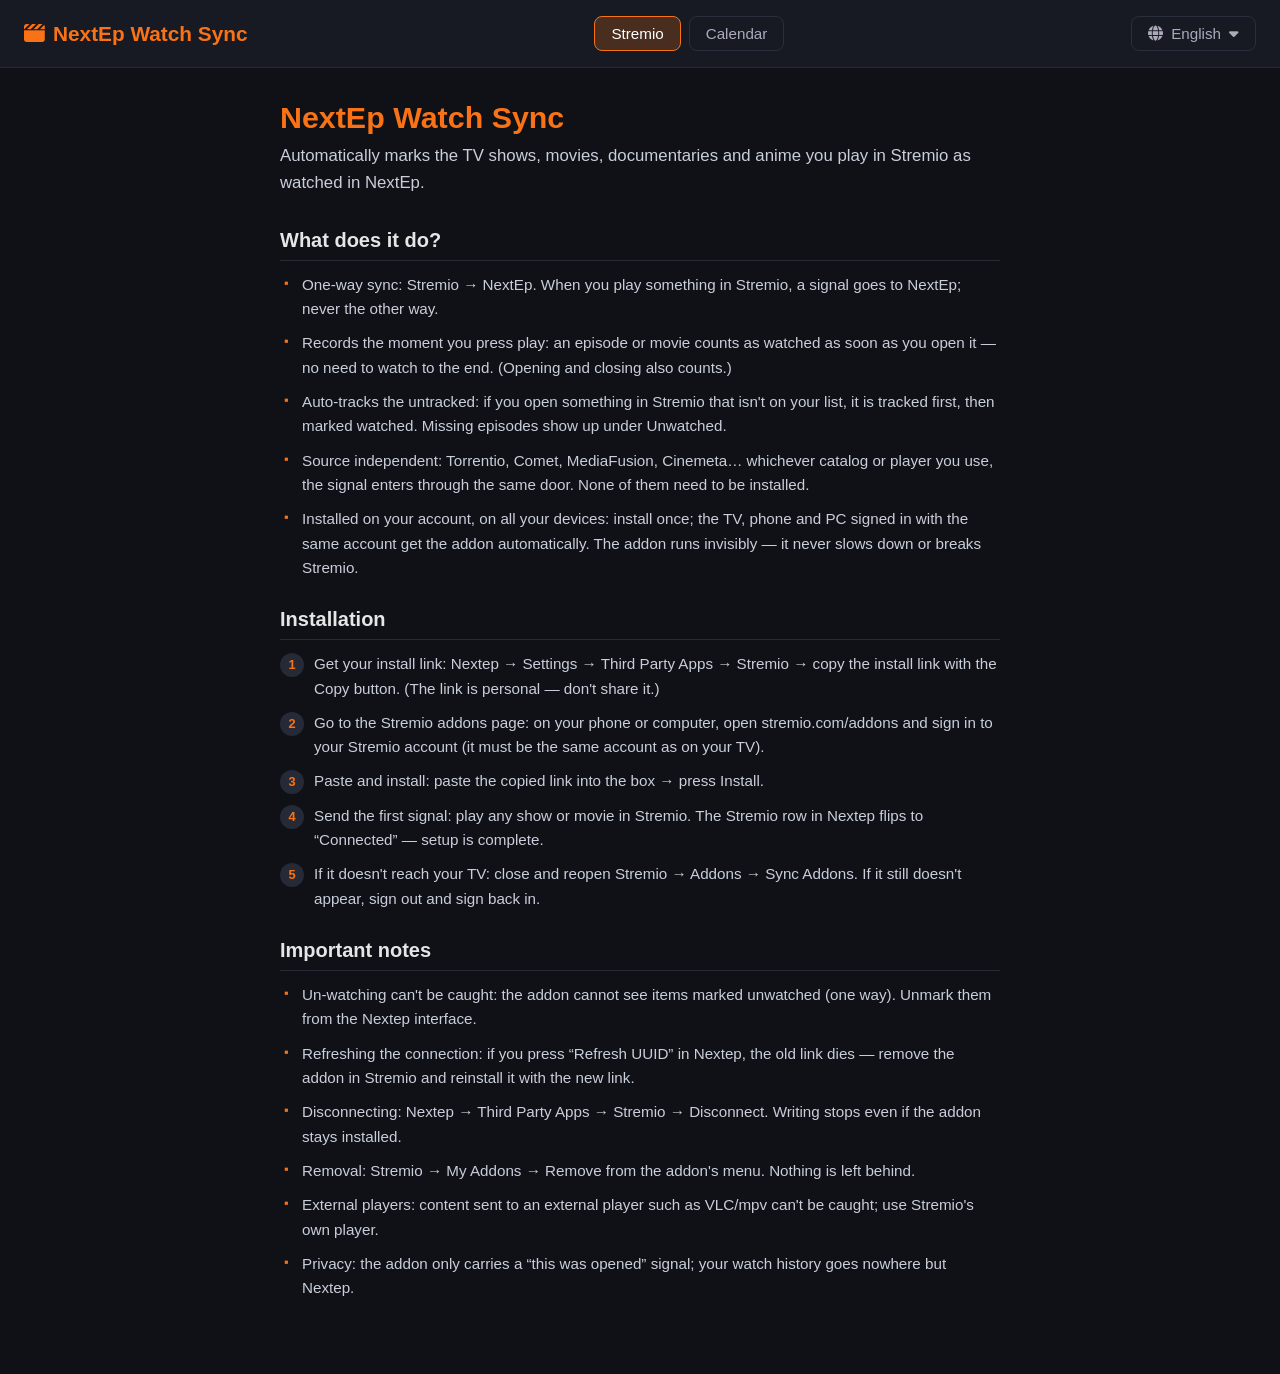
==== service/nextep-landing.html @ a090f107 "1.85: landing sekmeli yapi (Stremio | Takvim) + nextep-landing.html - service/stremio-landing.html -" ====
<!DOCTYPE html>
<html lang="en" dir="ltr">
<head>
<meta charset="UTF-8" />
<meta name="viewport" content="width=device-width, initial-scale=1.0" />
<title>NextEp — Stremio Addon & Takvim</title>
<link rel="stylesheet" href="https://cdnjs.cloudflare.com/ajax/libs/font-awesome/6.5.1/css/all.min.css" />
<style>
  * { box-sizing: border-box; margin: 0; padding: 0; }
  body {
    font-family: -apple-system, BlinkMacSystemFont, "Segoe UI", Roboto, sans-serif;
    background: #0f1117;
    color: #e6e6e6;
    min-height: 100vh;
  }
  nav {
    display: flex;
    align-items: center;
    justify-content: space-between;
    flex-wrap: wrap;
    gap: 12px;
    padding: 16px 24px;
    background: #171a23;
    border-bottom: 1px solid #262a36;
    position: sticky;
    top: 0;
    z-index: 10;
  }
  .logo { font-size: 1.3rem; font-weight: 700; color: #f97316; display: flex; align-items: center; gap: 8px; }
  .lang-wrap { position: relative; display: inline-block; }
  .tab {
    background: transparent;
    border: 1px solid #2a2f3d;
    color: #aab;
    padding: 8px 16px;
    border-radius: 8px;
    cursor: pointer;
    font-size: 0.95rem;
    transition: all 0.2s;
    display: inline-flex;
    align-items: center;
    gap: 8px;
    font-family: inherit;
  }
  .tab:hover { background: rgba(249, 115, 22, 0.3); border-color: #f97316; color: #fff; }
  .tab.active { background: rgba(249, 115, 22, 0.22); border-color: #f97316; color: #fff; }
  .tabs { display: flex; gap: 8px; }
  .sort-menu {
    position: absolute;
    top: calc(100% + 8px);
    right: 0;
    min-width: 200px;
    background: #1e2230;
    border: 1px solid #3a4050;
    border-radius: 10px;
    padding: 6px;
    box-shadow: 0 10px 24px rgba(0, 0, 0, 0.5);
    display: none;
    z-index: 20;
    max-height: 60vh;
    overflow-y: auto;
  }
  .sort-menu.open { display: block; }
  .sort-item {
    display: flex;
    align-items: center;
    gap: 10px;
    width: 100%;
    padding: 9px 12px;
    background: none;
    border: 1px solid transparent;
    border-radius: 8px;
    color: #c8cdd8;
    font-size: 0.9rem;
    text-align: left;
    cursor: pointer;
    font-family: inherit;
    transition: background 0.15s ease, border-color 0.15s ease, color 0.15s ease;
  }
  .sort-item:hover { background: rgba(249, 115, 22, 0.3); border-color: #f97316; color: #c8cdd8; }
  .sort-item.active { background: rgba(249, 115, 22, 0.3); border-color: #f97316; color: #c8cdd8; }
  main { max-width: 760px; margin: 0 auto; padding: 32px 20px 64px; }
  h1 { color: #f97316; font-size: 1.9rem; margin-bottom: 8px; }
  .tagline { color: #c9cedb; font-size: 1.05rem; line-height: 1.6; margin-bottom: 32px; }
  h2 { color: #e6e6e6; font-size: 1.25rem; margin: 28px 0 12px; padding-bottom: 8px; border-bottom: 1px solid #262a36; }
  ul.feat { list-style: none; padding: 0; }
  ul.feat li { position: relative; padding-left: 22px; margin: 10px 0; color: #c9cedb; font-size: 0.95rem; line-height: 1.6; }
  ul.feat li::before { content: "▪"; position: absolute; left: 4px; top: 0; color: #f97316; font-size: 0.8rem; }
  [dir="rtl"] ul.feat li { padding-left: 0; padding-right: 22px; }
  [dir="rtl"] ul.feat li::before { left: auto; right: 4px; }
  ol.steps { list-style: none; padding: 0; counter-reset: st; }
  ol.steps li { counter-increment: st; margin: 10px 0; padding-left: 34px; position: relative; color: #c9cedb; font-size: 0.95rem; line-height: 1.6; }
  ol.steps li::before {
    content: counter(st); position: absolute; left: 0; top: 1px;
    width: 24px; height: 24px; border-radius: 50%;
    background: #262a36; color: #f97316; font-weight: 700; font-size: 0.8rem;
    display: flex; align-items: center; justify-content: center;
  }
  [dir="rtl"] ol.steps li { padding-left: 0; padding-right: 34px; }
  [dir="rtl"] ol.steps li::before { left: auto; right: 0; }
</style>
</head>
<body>
<nav>
  <div class="logo"><i class="fa-solid fa-clapperboard"></i><span>NextEp Watch Sync</span></div>
  <div class="tabs">
    <button class="tab lp-tab" id="lp-tab-stremio"></button>
    <button class="tab lp-tab" id="lp-tab-calendar"></button>
  </div>
  <div class="lang-wrap">
    <button class="tab" id="lang-btn" aria-haspopup="true"><i class="fa-solid fa-globe"></i><span id="lang-name">English</span><i class="fa-solid fa-caret-down"></i></button>
    <div class="sort-menu" id="lang-menu" role="menu"></div>
  </div>
</nav>
<main>
  <h1>NextEp Watch Sync</h1>
  <p class="tagline" id="lp-tagline"></p>
  <div id="panel-stremio">
    <h2 id="lp-what-t"></h2>
    <ul class="feat" id="lp-what"></ul>
    <h2 id="lp-install-t"></h2>
    <ol class="steps" id="lp-install"></ol>
    <h2 id="lp-notes-t"></h2>
    <ul class="feat" id="lp-notes"></ul>
  </div>
  <div id="panel-calendar" style="display:none">
    <h2 id="lp-cal-what-t"></h2>
    <ul class="feat" id="lp-cal-what"></ul>
    <h2 id="lp-cal-install-t"></h2>
    <ol class="steps" id="lp-cal-install"></ol>
    <h2 id="lp-cal-notes-t"></h2>
    <ul class="feat" id="lp-cal-notes"></ul>
  </div>
</main>
<script>
var LANGS = [
  ["tr","Türkçe"],["en","English"],["de","Deutsch"],["fr","Français"],
  ["es","Español"],["it","Italiano"],["ru","Русский"],["ar","العربية"],
  ["pt","Português"],["nl","Nederlands"],["pl","Polski"],["ja","日本語"],
  ["ko","한국어"],["zh","中文"]
];
var COUNTRY_LANG = {
  "TR":"tr",
  "US":"en","CA":"en","GB":"en","IE":"en","AU":"en","NZ":"en",
  "DE":"de","AT":"de","CH":"de",
  "FR":"fr",
  "ES":"es","MX":"es","AR":"es","CL":"es","CO":"es","PE":"es","VE":"es","UY":"es","PY":"es","BO":"es","EC":"es","CR":"es","PA":"es","DO":"es","GT":"es","HN":"es","SV":"es","NI":"es","CU":"es",
  "IT":"it",
  "RU":"ru","UA":"ru","BY":"ru","KZ":"ru",
  "SA":"ar","EG":"ar","DZ":"ar","MA":"ar","TN":"ar","LY":"ar","SD":"ar","IQ":"ar","JO":"ar","LB":"ar","SY":"ar","YE":"ar","KW":"ar","QA":"ar","BH":"ar","OM":"ar","MR":"ar",
  "BR":"pt","PT":"pt","AO":"pt","MZ":"pt",
  "NL":"nl","BE":"nl",
  "PL":"pl",
  "JP":"ja",
  "KR":"ko",
  "CN":"zh","TW":"zh","HK":"zh","SG":"zh"
};
var LP = {
tr: {
  tagline: "Stremio'da izlediğin dizi, film, belgesel ve animeleri Nextep'te otomatik izlendi olarak işaretler.",
  what: "Ne işe yarar?",
  w: [
    "Tek yönlü çalışır: Stremio → Nextep. Stremio'da bir şey oynattığında Nextep'e sinyal gider; tersi olmaz.",
    "Açılış anında kaydeder: Bölümü ya da filmi açtığın anda izlendi sayılır, sonuna kadar izlemen gerekmez. (Açıp kapatmak da izlendi sayılır.)",
    "Takipte olmayanı otomatik ekler: Listende olmayan bir şeyi Stremio'da açarsan önce takibe eklenir, sonra izlendi işaretlenir. Eksik bölümler İzlenmemiş'te görünür.",
    "Kaynak bağımsızdır: Torrentio, Comet, MediaFusion, Cinemeta… hangi katalog ya da oynatıcıyı kullanırsan kullan, sinyal aynı kapıdan girer. Bunların kurulu olması gerekmez.",
    "Hesabına kurulur, her cihazına gelir: Bir kez kurarsın; aynı hesapla girişli TV, telefon ve PC eklentiyi otomatik alır. Eklenti görünmez çalışır; oynatmayı yavaşlatmaz, Stremio'yu bozmaz."
  ],
  install: "Kurulum",
  s: [
    "Kurulum linkini al: Nextep → Ayarlar → Third Party Apps → Stremio → kurulum linkini Kopyala butonuyla kopyala. (Link sana özeldir, kimseyle paylaşma.)",
    "Stremio eklenti sayfasına git: Telefonda veya bilgisayarda stremio.com/addons adresini aç ve Stremio hesabına giriş yap (TV'dekiyle aynı hesap olmalı).",
    "Linki yapıştır ve kur: Kopyaladığın linki kutuya yapıştır → Kur / Install düğmesine bas.",
    "İlk sinyali gönder: Stremio'da herhangi bir dizi ya da film aç. Nextep'teki Stremio satırında durum “Bağlı” olur — kurulum tamamdır.",
    "TV'ye gelmediyse: Stremio'yu kapatıp aç → Eklentiler → Sync Addons. Hâlâ gelmediyse çıkış yapıp yeniden giriş yap."
  ],
  notes: "Önemli notlar",
  n: [
    "Geri alma yakalanamaz: İzlenmeyene çevirmeyi eklenti göremez (tek yön). Geri alma Nextep arayüzünden yapılır.",
    "Bağlantı yenileme: Nextep'te “UUID yenile”ye basarsan eski link ölür — Stremio'da eklentiyi kaldırıp yeni linkle yeniden kurman gerekir.",
    "Bağlantıyı kesme: Nextep → Third Party Apps → Stremio → Bağlantıyı kes. Eklenti dursa bile yazma durur.",
    "Kaldırma: Stremio → Eklentilerim → eklentinin menüsünden Kaldır. Geride veri kalmaz.",
    "Harici oynatıcı: VLC/mpv gibi harici oynatıcıya gönderilen içerik yakalanamaz; Stremio'nun kendi oynatıcısını kullan.",
    "Gizlilik: Eklenti yalnızca “şu açıldı” sinyalini taşır; izleme geçmişin Nextep'ten başka yere gitmez."
  ]
},
en: {
  tagline: "Automatically marks the TV shows, movies, documentaries and anime you play in Stremio as watched in NextEp.",
  what: "What does it do?",
  w: [
    "One-way sync: Stremio → NextEp. When you play something in Stremio, a signal goes to NextEp; never the other way.",
    "Records the moment you press play: an episode or movie counts as watched as soon as you open it — no need to watch to the end. (Opening and closing also counts.)",
    "Auto-tracks the untracked: if you open something in Stremio that isn't on your list, it is tracked first, then marked watched. Missing episodes show up under Unwatched.",
    "Source independent: Torrentio, Comet, MediaFusion, Cinemeta… whichever catalog or player you use, the signal enters through the same door. None of them need to be installed.",
    "Installed on your account, on all your devices: install once; the TV, phone and PC signed in with the same account get the addon automatically. The addon runs invisibly — it never slows down or breaks Stremio."
  ],
  install: "Installation",
  s: [
    "Get your install link: Nextep → Settings → Third Party Apps → Stremio → copy the install link with the Copy button. (The link is personal — don't share it.)",
    "Go to the Stremio addons page: on your phone or computer, open stremio.com/addons and sign in to your Stremio account (it must be the same account as on your TV).",
    "Paste and install: paste the copied link into the box → press Install.",
    "Send the first signal: play any show or movie in Stremio. The Stremio row in Nextep flips to “Connected” — setup is complete.",
    "If it doesn't reach your TV: close and reopen Stremio → Addons → Sync Addons. If it still doesn't appear, sign out and sign back in."
  ],
  notes: "Important notes",
  n: [
    "Un-watching can't be caught: the addon cannot see items marked unwatched (one way). Unmark them from the Nextep interface.",
    "Refreshing the connection: if you press “Refresh UUID” in Nextep, the old link dies — remove the addon in Stremio and reinstall it with the new link.",
    "Disconnecting: Nextep → Third Party Apps → Stremio → Disconnect. Writing stops even if the addon stays installed.",
    "Removal: Stremio → My Addons → Remove from the addon's menu. Nothing is left behind.",
    "External players: content sent to an external player such as VLC/mpv can't be caught; use Stremio's own player.",
    "Privacy: the addon only carries a “this was opened” signal; your watch history goes nowhere but Nextep."
  ]
},
de: {
  tagline: "Markiert Serien, Filme, Dokus und Anime, die du in Stremio abspielst, automatisch als gesehen in NextEp.",
  what: "Was kann es?",
  w: [
    "Einweg-Sync: Stremio → NextEp. Wenn du etwas in Stremio abspielst, geht ein Signal an NextEp — niemals umgekehrt.",
    "Zählt ab dem Start: Eine Folge oder ein Film gilt als gesehen, sobald du sie oder ihn öffnest — du musst nicht bis zum Ende schauen. (Öffnen und Schließen zählt auch.)",
    "Fügt Unbekanntes automatisch hinzu: Öffnest du in Stremio etwas, das nicht auf deiner Liste steht, wird es erst getrackt, dann als gesehen markiert. Fehlende Folgen erscheinen unter Ungesehen.",
    "Quellenunabhängig: Torrentio, Comet, MediaFusion, Cinemeta … egal welchen Katalog oder Player du nutzt, das Signal kommt durch dieselbe Tür. Nichts davon muss installiert sein.",
    "Einmal installieren, überall nutzen: Einmal installieren; TV, Handy und PC mit demselben Konto erhalten das Addon automatisch. Das Addon läuft unsichtbar — es bremst Stremio nicht aus und macht nichts kaputt."
  ],
  install: "Installation",
  s: [
    "Installationslink holen: Nextep → Einstellungen → Third Party Apps → Stremio → Link mit der Kopieren-Schaltfläche kopieren. (Der Link ist persönlich — nicht teilen.)",
    "Addons-Seite öffnen: Öffne auf Handy oder PC stremio.com/addons und melde dich bei deinem Stremio-Konto an (dasselbe Konto wie auf dem TV).",
    "Einfügen und installieren: Link ins Feld einfügen → auf Installieren drücken.",
    "Erstes Signal senden: Spiele eine beliebige Serie oder einen Film in Stremio ab. Die Stremio-Zeile in Nextep wechselt auf „Verbunden“ — fertig.",
    "Falls es nicht auf dem TV ankommt: Stremio schließen und neu öffnen → Addons → Sync Addons. Falls immer noch nichts, ab- und wieder anmelden."
  ],
  notes: "Wichtige Hinweise",
  n: [
    "Zurücksetzen wird nicht erkannt: Das Addon sieht nicht, wenn etwas auf ungesehen zurückgesetzt wird (Einweg). Das geht nur über die Nextep-Oberfläche.",
    "Verbindung erneuern: Wer in Nextep auf „UUID erneuern“ drückt, tötet den alten Link — Addon in Stremio entfernen und mit dem neuen Link neu installieren.",
    "Trennen: Nextep → Third Party Apps → Stremio → Trennen. Das Schreiben stoppt, auch wenn das Addon installiert bleibt.",
    "Entfernen: Stremio → Meine Addons → im Menü des Addons auf Entfernen. Es bleibt nichts zurück.",
    "Externe Player: Inhalte an externe Player wie VLC/mpv werden nicht erkannt; nutze Stremios eigenen Player.",
    "Datenschutz: Das Addon überträgt nur ein „wurde geöffnet“-Signal; dein Verlauf geht nirgendwohin außer zu Nextep."
  ]
},
fr: {
  tagline: "Marque automatiquement comme vus dans NextEp les séries, films, documentaires et anime que tu lis dans Stremio.",
  what: "À quoi ça sert ?",
  w: [
    "Synchro à sens unique : Stremio → NextEp. Quand tu lis quelque chose dans Stremio, un signal part vers NextEp ; jamais l'inverse.",
    "Enregistré dès la lecture : un épisode ou un film compte comme vu dès que tu l'ouvres — pas besoin d'aller jusqu'au bout. (Ouvrir puis fermer compte aussi.)",
    "Ajout automatique des inconnus : si tu ouvres dans Stremio quelque chose qui n'est pas dans ta liste, c'est d'abord suivi, puis marqué vu. Les épisodes manquants apparaissent dans Non vus.",
    "Indépendant des sources : Torrentio, Comet, MediaFusion, Cinemeta… quel que soit le catalogue ou le lecteur utilisé, le signal entre par la même porte. Aucun n'a besoin d'être installé.",
    "Installé sur ton compte, sur tous tes appareils : installe une fois ; la TV, le téléphone et le PC connectés au même compte reçoivent l'addon automatiquement. L'addon tourne invisiblement — il ne ralentit ni ne casse Stremio."
  ],
  install: "Installation",
  s: [
    "Récupère ton lien : Nextep → Paramètres → Third Party Apps → Stremio → copie le lien avec le bouton Copier. (Le lien est personnel — ne le partage pas.)",
    "Va sur la page des addons : sur téléphone ou PC, ouvre stremio.com/addons et connecte-toi à ton compte Stremio (le même que sur ta TV).",
    "Colle et installe : colle le lien dans le champ → appuie sur Installer.",
    "Envoie le premier signal : lis n'importe quelle série ou film dans Stremio. La ligne Stremio dans Nextep passe à « Connecté » — c'est terminé.",
    "Si ça n'arrive pas sur ta TV : ferme puis rouvre Stremio → Extensions → Sync Addons. Sinon, déconnecte-toi puis reconnecte-toi."
  ],
  notes: "Notes importantes",
  n: [
    "Le « non vu » n'est pas détecté : l'addon ne voit pas quand quelque chose repasse en non vu (sens unique). Fais-le depuis l'interface Nextep.",
    "Renouveler la connexion : si tu appuies sur « Régénérer l'UUID » dans Nextep, l'ancien lien meurt — supprime l'addon dans Stremio et réinstalle-le avec le nouveau lien.",
    "Déconnexion : Nextep → Third Party Apps → Stremio → Déconnecter. L'écriture s'arrête même si l'addon reste installé.",
    "Suppression : Stremio → Mes extensions → Supprimer dans le menu de l'extension. Il ne reste rien.",
    "Lecteurs externes : le contenu envoyé vers un lecteur externe comme VLC/mpv n'est pas détecté ; utilise le lecteur intégré de Stremio.",
    "Confidentialité : l'addon ne transporte qu'un signal « ceci a été ouvert » ; ton historique ne va nulle part ailleurs que vers Nextep."
  ]
},
es: {
  tagline: "Marca automáticamente como vistos en NextEp las series, películas, documentales y anime que reproduces en Stremio.",
  what: "¿Para qué sirve?",
  w: [
    "Sincronización unidireccional: Stremio → NextEp. Cuando reproduces algo en Stremio, una señal va a NextEp; nunca al revés.",
    "Registra al darle a reproducir: un episodio o película cuenta como visto en cuanto lo abres, sin verlo hasta el final. (Abrir y cerrar también cuenta.)",
    "Añade lo desconocido automáticamente: si abres en Stremio algo que no está en tu lista, primero se sigue y luego se marca visto. Los episodios pendientes aparecen en No vistos.",
    "Independiente de la fuente: Torrentio, Comet, MediaFusion, Cinemeta… uses el catálogo o reproductor que uses, la señal entra por la misma puerta. No hace falta tenerlos instalados.",
    "Instalado en tu cuenta, en todos tus dispositivos: instala una vez; la TV, el teléfono y el PC con la misma cuenta reciben el addon automáticamente. Funciona de forma invisible: no ralentiza ni rompe Stremio."
  ],
  install: "Instalación",
  s: [
    "Consigue tu enlace: Nextep → Ajustes → Third Party Apps → Stremio → copia el enlace con el botón Copiar. (El enlace es personal, no lo compartas.)",
    "Ve a la página de addons: en el teléfono o PC abre stremio.com/addons e inicia sesión en tu cuenta de Stremio (la misma que en tu TV).",
    "Pega e instala: pega el enlace en el cuadro → pulsa Instalar.",
    "Envía la primera señal: reproduce cualquier serie o película en Stremio. La fila de Stremio en Nextep pasa a «Conectado» — listo.",
    "Si no llega a tu TV: cierra y abre Stremio → Addons → Sync Addons. Si sigue sin aparecer, cierra sesión y vuelve a entrar."
  ],
  notes: "Notas importantes",
  n: [
    "El «no visto» no se detecta: el addon no ve cuando algo vuelve a no visto (unidireccional). Hazlo desde la interfaz de Nextep.",
    "Renovar la conexión: si pulsas «Regenerar UUID» en Nextep, el enlace viejo muere; elimina el addon en Stremio y reinstálalo con el nuevo enlace.",
    "Desconectar: Nextep → Third Party Apps → Stremio → Desconectar. La escritura se detiene aunque el addon siga instalado.",
    "Eliminar: Stremio → Mis addons → Eliminar en el menú del addon. No queda nada.",
    "Reproductores externos: lo enviado a un reproductor externo como VLC/mpv no se detecta; usa el reproductor propio de Stremio.",
    "Privacidad: el addon solo lleva una señal de «esto se abrió»; tu historial no va a ningún sitio salvo a Nextep."
  ]
},
it: {
  tagline: "Segna automaticamente come visti in NextEp le serie, i film, i documentari e gli anime che riproduci in Stremio.",
  what: "A cosa serve?",
  w: [
    "Sincronizzazione unidirezionale: Stremio → NextEp. Quando riproduci qualcosa in Stremio, un segnale va a NextEp; mai il contrario.",
    "Registra all'avvio: un episodio o un film conta come visto appena lo apri, senza arrivare alla fine. (Aprire e chiudere conta comunque.)",
    "Aggiunge da solo gli sconosciuti: se apri in Stremio qualcosa che non è nella tua lista, viene prima seguito e poi segnato come visto. Gli episodi mancanti compaiono in Da vedere.",
    "Indipendente dalle fonti: Torrentio, Comet, MediaFusion, Cinemeta… qualunque catalogo o player usi, il segnale entra dalla stessa porta. Non serve averli installati.",
    "Installato sul tuo account, su tutti i dispositivi: installa una volta; TV, telefono e PC con lo stesso account ricevono l'addon automaticamente. Gira invisibile: non rallenta né rompe Stremio."
  ],
  install: "Installazione",
  s: [
    "Prendi il tuo link: Nextep → Impostazioni → Third Party Apps → Stremio → copia il link col pulsante Copia. (Il link è personale, non condividerlo.)",
    "Vai alla pagina degli addon: su telefono o PC apri stremio.com/addons e accedi al tuo account Stremio (lo stesso della TV).",
    "Incolla e installa: incolla il link nel campo → premi Installa.",
    "Invia il primo segnale: riproduci una serie o un film qualsiasi in Stremio. La riga Stremio in Nextep passa a «Connesso» — fatto.",
    "Se non arriva sulla TV: chiudi e riapri Stremio → Addon → Sync Addons. Se ancora nulla, esci e rientra."
  ],
  notes: "Note importanti",
  n: [
    "Il «non visto» non viene rilevato: l'addon non vede quando qualcosa torna non visto (senso unico). Fallo dall'interfaccia Nextep.",
    "Rinnovo connessione: se premi «Rigenera UUID» in Nextep, il vecchio link muore — rimuovi l'addon in Stremio e reinstallalo col nuovo link.",
    "Disconnessione: Nextep → Third Party Apps → Stremio → Disconnetti. La scrittura si ferma anche se l'addon resta installato.",
    "Rimozione: Stremio → I miei addon → Rimuovi dal menu dell'addon. Non resta nulla.",
    "Player esterni: ciò che va a un player esterno come VLC/mpv non viene rilevato; usa il player integrato di Stremio.",
    "Privacy: l'addon trasporta solo un segnale «questo è stato aperto»; la tua cronologia non va da nessun'altra parte che a Nextep."
  ]
},
ru: {
  tagline: "Автоматически отмечает как просмотренные в NextEp сериалы, фильмы, документальные и аниме, которые ты смотришь в Stremio.",
  what: "Зачем это нужно?",
  w: [
    "Односторонняя синхронизация: Stremio → NextEp. Когда ты что-то запускаешь в Stremio, сигнал уходит в NextEp; обратно — никогда.",
    "Фиксирует в момент запуска: эпизод или фильм считается просмотренным сразу при открытии — досматривать до конца не нужно. (Открыть и закрыть — тоже считается.)",
    "Сам добавляет неизвестное: открыл в Stremio то, чего нет в списке, — сначала оно встанет на отслеживание, потом отметится просмотренным. Недостающие эпизоды появятся в «Непросмотренном».",
    "Не зависит от источников: Torrentio, Comet, MediaFusion, Cinemeta… каким бы каталогом или плеером ты ни пользовался, сигнал входит в одну дверь. Устанавливать их не нужно.",
    "Ставится на аккаунт — появляется на всех устройствах: установи один раз; ТВ, телефон и ПК с тем же аккаунтом получат аддон автоматически. Аддон работает невидимо — не тормозит и не ломает Stremio."
  ],
  install: "Установка",
  s: [
    "Возьми свою ссылку: Nextep → Настройки → Third Party Apps → Stremio → скопируй ссылку кнопкой «Копировать». (Ссылка личная — никому не давай.)",
    "Открой страницу аддонов: на телефоне или ПК открой stremio.com/addons и войди в свой аккаунт Stremio (тот же, что на ТВ).",
    "Вставь и установи: вставь ссылку в поле → нажми «Установить».",
    "Отправь первый сигнал: запусти любой сериал или фильм в Stremio. Строка Stremio в Nextep станет «Подключено» — готово.",
    "Если на ТВ не пришло: закрой и открой Stremio → Аддоны → Sync Addons. Если всё равно нет — выйди из аккаунта и войди снова."
  ],
  notes: "Важные замечания",
  n: [
    "Снятие отметки не отслеживается: аддон не видит, когда что-то снова стало непросмотренным (односторонняя связь). Делай это в интерфейсе Nextep.",
    "Обновление подключения: нажмёшь «Обновить UUID» в Nextep — старая ссылка умрёт: удали аддон в Stremio и установи заново по новой ссылке.",
    "Отключение: Nextep → Third Party Apps → Stremio → «Отключить». Запись остановится, даже если аддон останется.",
    "Удаление: Stremio → Мои аддоны → «Удалить» в меню аддона. Ничего не останется.",
    "Внешние плееры: отправленное во внешний плеер вроде VLC/mpv не фиксируется; используй встроенный плеер Stremio.",
    "Приватность: аддон несёт только сигнал «это открыли»; твоя история просмотров идёт только в NextEp."
  ]
},
ar: {
  tagline: "يُعلِّم تلقائيًا كمشاهَد في NextEp المسلسلات والأفلام والوثائقيات والأنمي التي تشغّلها في Stremio.",
  what: "ما فائدته؟",
  w: [
    "مزامنة باتجاه واحد: من Stremio إلى NextEp. عندما تشغّل شيئًا في Stremio تذهب إشارة إلى NextEp، ولا يحدث العكس أبدًا.",
    "يُسجَّل لحظة التشغيل: تُحتسب الحلقة أو الفيلم كمشاهَد بمجرد فتحها، ولا حاجة للمشاهدة حتى النهاية. (الفتح ثم الإغلاق يُحتسب أيضًا.)",
    "يضيف المجهول تلقائيًا: إذا فتحت في Stremio شيئًا ليس في قائمتك، يُضاف إلى المتابعة أولًا ثم يُعلَّم كمشاهَد. تظهر الحلقات الناقصة في «غير المشاهَد».",
    "مستقل عن المصادر: Torrentio وComet وMediaFusion وCinemeta… أيًّا كان الكتالوج أو المشغّل الذي تستخدمه، تدخل الإشارة من الباب نفسه. ولا حاجة لتثبيت أيٍّ منها.",
    "يُثبَّت على حسابك فيصل إلى كل أجهزتك: ثبِّته مرة واحدة؛ التلفاز والهاتف والحاسوب المسجَّلة بالحساب نفسه تحصل على الإضافة تلقائيًا. تعمل الإضافة بخفاء — لا تُبطئ Stremio ولا تُعطّله."
  ],
  install: "التثبيت",
  s: [
    "احصل على رابطك: في Nextep افتح الإعدادات ثم Third Party Apps ثم Stremio ثم انسخ رابط التثبيت بزر النسخ. (الرابط شخصي — لا تشاركه.)",
    "افتح صفحة الإضافات: على الهاتف أو الحاسوب افتح stremio.com/addons وسجّل الدخول إلى حساب Stremio الخاص بك (يجب أن يكون الحساب نفسه الموجود على التلفاز).",
    "الصق وثبِّت: الصق الرابط المنسوخ في المربع ثم اضغط تثبيت.",
    "أرسل الإشارة الأولى: شغّل أي مسلسل أو فيلم في Stremio. سيتحول سطر Stremio في Nextep إلى «متصل» — اكتمل الإعداد.",
    "إذا لم يصل إلى التلفاز: أغلق Stremio وأعد فتحه ثم الإضافات ثم Sync Addons. إذا لم يظهر بعد، سجّل الخروج ثم سجّل الدخول مجددًا."
  ],
  notes: "ملاحظات مهمة",
  n: [
    "إلغاء المشاهدة لا يُرصد: لا ترى الإضافة عندما يعود شيء إلى غير مشاهَد (اتجاه واحد). افعل ذلك من واجهة Nextep.",
    "تجديد الاتصال: إذا ضغطت «تجديد UUID» في Nextep مات الرابط القديم — احذف الإضافة في Stremio وأعد تثبيتها بالرابط الجديد.",
    "قطع الاتصال: في Nextep افتح الإعدادات ثم Third Party Apps ثم Stremio ثم قطع الاتصال. تتوقف الكتابة حتى لو بقيت الإضافة مثبّتة.",
    "الحذف: في Stremio افتح إضافاتي ثم حذف من قائمة الإضافة. لا يبقى أي أثر.",
    "المشغّلات الخارجية: المحتوى المُرسَل إلى مشغّل خارجي مثل VLC/mpv لا يُرصد؛ استخدم مشغّل Stremio المدمج.",
    "الخصوصية: لا تحمل الإضافة سوى إشارة «تم فتح هذا»؛ سجل مشاهدتك لا يذهب إلى أي مكان سوى Nextep."
  ]
},
pt: {
  tagline: "Marca automaticamente como vistos no NextEp as séries, filmes, documentários e anime que reproduzes no Stremio.",
  what: "Para que serve?",
  w: [
    "Sincronização unidirecional: Stremio → NextEp. Quando reproduzes algo no Stremio, um sinal vai para o NextEp; nunca o contrário.",
    "Regista no momento em que carregas em reproduzir: um episódio ou filme conta como visto assim que o abres, sem precisar ver até ao fim. (Abrir e fechar também conta.)",
    "Adiciona o desconhecido sozinho: se abrires no Stremio algo que não está na tua lista, primeiro passa a ser seguido e depois é marcado como visto. Os episódios em falta aparecem em Não vistos.",
    "Independente da fonte: Torrentio, Comet, MediaFusion, Cinemeta… uses o catálogo ou leitor que usares, o sinal entra pela mesma porta. Não precisas de ter nenhum instalado.",
    "Instalado na tua conta, em todos os teus dispositivos: instala uma vez; a TV, o telemóvel e o PC com a mesma conta recebem o addon automaticamente. Funciona de forma invisível: não atrasa nem estraga o Stremio."
  ],
  install: "Instalação",
  s: [
    "Obtém o teu link: Nextep → Definições → Third Party Apps → Stremio → copia o link com o botão Copiar. (O link é pessoal, não o partilhes.)",
    "Vai à página de addons: no telemóvel ou PC abre stremio.com/addons e inicia sessão na tua conta Stremio (tem de ser a mesma da tua TV).",
    "Cola e instala: cola o link na caixa → prime Instalar.",
    "Envia o primeiro sinal: reproduz qualquer série ou filme no Stremio. A linha do Stremio no Nextep passa a «Ligado» — está pronto.",
    "Se não chegar à TV: fecha e abre o Stremio → Addons → Sync Addons. Se mesmo assim nada, termina sessão e entra de novo."
  ],
  notes: "Notas importantes",
  n: [
    "O «não visto» não é detetado: o addon não vê quando algo volta a não visto (sentido único). Faz isso na interface do Nextep.",
    "Renovar a ligação: se carregares em «Regenerar UUID» no Nextep, o link antigo morre — remove o addon no Stremio e reinstala-o com o novo link.",
    "Desligar: Nextep → Third Party Apps → Stremio → Desligar. A escrita para mesmo que o addon fique instalado.",
    "Remover: Stremio → Os meus addons → Remover no menu do addon. Não fica nada.",
    "Leitores externos: o conteúdo enviado para um leitor externo como VLC/mpv não é detetado; usa o leitor próprio do Stremio.",
    "Privacidade: o addon só transporta um sinal de «isto foi aberto»; o teu histórico não vai para mais lado nenhum além do Nextep."
  ]
},
nl: {
  tagline: "Markeert automatisch als bekeken in NextEp de series, films, documentaires en anime die je in Stremio afspeelt.",
  what: "Wat doet het?",
  w: [
    "Eénrichtingssync: Stremio → NextEp. Als je iets in Stremio afspeelt, gaat er een signaal naar NextEp; nooit andersom.",
    "Registreert zodra je op play drukt: een aflevering of film telt als bekeken zodra je hem opent — je hoeft niet tot het einde te kijken. (Openen en sluiten telt ook.)",
    "Voegt onbekende titels automatisch toe: open je in Stremio iets dat niet op je lijst staat, dan wordt het eerst gevolgd en daarna als bekeken gemarkeerd. Missende afleveringen verschijnen bij Ongekeken.",
    "Brononafhankelijk: Torrentio, Comet, MediaFusion, Cinemeta… welke catalogus of speler je ook gebruikt, het signaal komt door dezelfde deur binnen. Niets daarvan hoeft geïnstalleerd te zijn.",
    "Geïnstalleerd op je account, op al je apparaten: één keer installeren; tv, telefoon en pc met hetzelfde account krijgen de addon automatisch. De addon draait onzichtbaar — hij vertraagt of breekt Stremio niet."
  ],
  install: "Installatie",
  s: [
    "Pak je installatielink: Nextep → Instellingen → Third Party Apps → Stremio → kopieer de link met de knop Kopiëren. (De link is persoonlijk — deel hem niet.)",
    "Ga naar de addon-pagina: open op telefoon of pc stremio.com/addons en log in op je Stremio-account (hetzelfde account als op je tv).",
    "Plakken en installeren: plak de link in het vak → druk op Installeren.",
    "Stuur het eerste signaal: speel een serie of film af in Stremio. De Stremio-regel in Nextep springt op «Verbonden» — klaar.",
    "Komt het niet op je tv aan: sluit Stremio en open opnieuw → Add-ons → Sync Addons. Nog steeds niets? Log uit en weer in."
  ],
  notes: "Belangrijke opmerkingen",
  n: [
    "Terugzetten naar onbekeken wordt niet gezien: de addon ziet niet wanneer iets weer onbekeken wordt (één richting). Doe dat vanuit de Nextep-interface.",
    "Verbinding vernieuwen: druk je in Nextep op «UUID vernieuwen», dan sterft de oude link — verwijder de addon in Stremio en installeer opnieuw met de nieuwe link.",
    "Verbreken: Nextep → Third Party Apps → Stremio → Verbreken. Het schrijven stopt, ook als de addon geïnstalleerd blijft.",
    "Verwijderen: Stremio → Mijn add-ons → Verwijderen in het menu van de addon. Er blijft niets achter.",
    "Externe spelers: content naar een externe speler zoals VLC/mpv wordt niet gezien; gebruik de eigen speler van Stremio.",
    "Privacy: de addon draagt alleen een signaal «dit is geopend»; je kijkgeschiedenis gaat nergens heen behalve naar NextEp."
  ]
},
pl: {
  tagline: "Automatycznie oznacza jako obejrzane w NextEp seriale, filmy, dokumenty i anime, które odtwarzasz w Stremio.",
  what: "Do czego to służy?",
  w: [
    "Synchronizacja jednokierunkowa: Stremio → NextEp. Gdy coś odtwarzasz w Stremio, sygnał idzie do NextEp; nigdy odwrotnie.",
    "Zapisuje w momencie startu: odcinek lub film liczy się jako obejrzany, gdy tylko go otworzysz — nie musisz oglądać do końca. (Otwarcie i zamknięcie też się liczy.)",
    "Sam dodaje nieznane: otworzysz w Stremio coś spoza listy — najpierw trafi na obserwowane, potem zostanie oznaczone jako obejrzane. Brakujące odcinki pojawią się w Nieobejrzanych.",
    "Niezależne od źródeł: Torrentio, Comet, MediaFusion, Cinemeta… z jakiego katalogu czy odtwarzacza korzystasz, sygnał wchodzi tymi samymi drzwiami. Nic z tego nie musi być zainstalowane.",
    "Instalowane na koncie — trafia na wszystkie urządzenia: zainstaluj raz; TV, telefon i PC z tym samym kontem dostaną dodatek automatycznie. Dodatek działa niewidzialnie — nie spowalnia ani nie psuje Stremio."
  ],
  install: "Instalacja",
  s: [
    "Weź swój link: Nextep → Ustawienia → Third Party Apps → Stremio → skopiuj link przyciskiem Kopiuj. (Link jest osobisty — nikomu go nie dawaj.)",
    "Otwórz stronę dodatków: na telefonie lub PC otwórz stremio.com/addons i zaloguj się na konto Stremio (to samo co na TV).",
    "Wklej i zainstaluj: wklej link w pole → naciśnij Instaluj.",
    "Wyślij pierwszy sygnał: odtwórz dowolny serial lub film w Stremio. Wiersz Stremio w Nextep zmieni się na „Połączono” — gotowe.",
    "Jeśli nie dotarło na TV: zamknij i otwórz Stremio → Dodatki → Sync Addons. Jeśli nadal nic — wyloguj się i zaloguj ponownie."
  ],
  notes: "Ważne uwagi",
  n: [
    "Cofnięcie do nieobejrzanych nie jest wykrywane: dodatek nie widzi, gdy coś wraca do nieobejrzanych (jeden kierunek). Rób to w interfejsie Nextep.",
    "Odświeżenie połączenia: naciśniesz „Odśwież UUID” w Nextep — stary link umiera: usuń dodatek w Stremio i zainstaluj ponownie nowym linkiem.",
    "Rozłączenie: Nextep → Third Party Apps → Stremio → Rozłącz. Zapis stanie, nawet jeśli dodatek zostanie.",
    "Usunięcie: Stremio → Moje dodatki → Usuń w menu dodatku. Nic nie zostaje.",
    "Zewnętrzne odtwarzacze: treści wysłane do zewnętrznego odtwarzacza jak VLC/mpv nie są wykrywane; używaj wbudowanego odtwarzacza Stremio.",
    "Prywatność: dodatek niesie tylko sygnał „to otwarto”; twoja historia nie idzie nigdzie poza NextEp."
  ]
},
ja: {
  tagline: "Stremioで再生したドラマ・映画・ドキュメンタリー・アニメを、NextEpで自動的に視聴済みにする。",
  what: "できること",
  w: [
    "一方通行の同期:Stremio → NextEp。Stremioで再生するとNextEpに信号が送られる。逆方向はない。",
    "再生開始と同時に記録:エピソードや映画は開いた時点で視聴済みになる。最後まで見る必要はない。(開いて閉じるだけでもカウントされる。)",
    "未登録作品は自動で追加:リストにない作品をStremioで開くと、先にトラッキング登録され、次に視聴済みになる。未視聴のエピソードは「未視聴」に表示される。",
    "ソースに依存しない:Torrentio・Comet・MediaFusion・Cinemeta…どのカタログやプレイヤーを使っても、信号は同じ入口から入る。これらをインストールする必要はない。",
    "アカウントに紐づき全デバイスへ:一度インストールすれば、同じアカウントのTV・スマホ・PCに自動で入る。アドオンは不可視で動作し、Stremioを重くしたり壊したりしない。"
  ],
  install: "インストール手順",
  s: [
    "リンクを取得:Nextep → 設定 → Third Party Apps → Stremio → コピーボタンでリンクをコピーする。(リンクは個人専用。他人と共有しないこと。)",
    "アドオンページを開く:スマホやPCで stremio.com/addons を開き、Stremioアカウントにログインする(TVと同じアカウントであること)。",
    "貼り付けてインストール:コピーしたリンクを欄に貼り付け → インストールを押す。",
    "最初の信号を送る:Stremioでドラマや映画を再生する。NextepのStremio行が「接続済み」になれば完了。",
    "TVに届かない場合:Stremioを再起動 → アドオン → Sync Addons。それでもダメならログアウトして再ログインする。"
  ],
  notes: "重要な注意",
  n: [
    "未視聴への戻しは検知できない:アドオンは未視聴に戻されたことを検知できない(一方通行)。戻す操作はNextepの画面で行うこと。",
    "接続の更新:Nextepで「UUIDを更新」を押すと古いリンクは無効になる。Stremio側でアドオンを削除し、新しいリンクで再インストールすること。",
    "切断:Nextep → Third Party Apps → Stremio → 切断。アドオンが残っていても書き込みは止まる。",
    "削除:Stremio → マイアドオン → アドオンのメニューから削除。何も残らない。",
    "外部プレイヤー:VLC/mpvなどの外部プレイヤーに送った再生は検知できない。Stremio内蔵プレイヤーを使うこと。",
    "プライバシー:アドオンが運ぶのは「これが開かれた」という信号のみ。視聴履歴はNextEp以外どこにも送られない。"
  ]
},
ko: {
  tagline: "Stremio에서 재생한 드라마·영화·다큐멘터리·애니메이션을 NextEp에서 자동으로 시청 완료 처리한다.",
  what: "기능",
  w: [
    "단방향 동기화:Stremio → NextEp. Stremio에서 재생하면 NextEp으로 신호가 간다. 반대 방향은 없다.",
    "재생 시작과 동시에 기록:에피소드나 영화는 여는 순간 시청 완료가 된다. 끝까지 볼 필요가 없다.(열고 닫기만 해도 카운트된다.)",
    "미등록 작품은 자동 추가:목록에 없는 작품을 Stremio에서 열면 먼저 추적 등록된 뒤 시청 완료가 된다. 빠진 에피소드는 ‘미시청’에 표시된다.",
    "소스에 의존하지 않음:Torrentio·Comet·MediaFusion·Cinemeta… 어떤 카탈로그나 플레이어를 써도 신호는 같은 입구로 들어온다. 이것들을 설치할 필요가 없다.",
    "계정에 설치되어 모든 기기로:한 번 설치하면 같은 계정의 TV·휴대폰·PC에 자동으로 들어간다. 애드온은 눈에 보이지 않게 동작하며 Stremio를 느리게 하거나 고장내지 않는다."
  ],
  install: "설치 방법",
  s: [
    "링크 가져오기:Nextep → 설정 → Third Party Apps → Stremio → 복사 버튼으로 링크를 복사한다.(링크는 개인 전용이므로 공유하지 말 것.)",
    "애드온 페이지 열기:휴대폰이나 PC에서 stremio.com/addons 를 열고 Stremio 계정으로 로그인한다(TV와 같은 계정이어야 함).",
    "붙여넣고 설치:복사한 링크를 칸에 붙여넣고 → 설치를 누른다.",
    "첫 신호 보내기:Stremio에서 드라마나 영화를 재생한다. Nextep의 Stremio 행이 ‘연결됨’이 되면 완료.",
    "TV에 도착하지 않으면:Stremio를 다시 시작 → 애드온 → Sync Addons. 그래도 안 되면 로그아웃 후 다시 로그인한다."
  ],
  notes: "중요 사항",
  n: [
    "미시청으로 되돌리기는 감지 불가:애드온은 미시청으로 바뀐 것을 감지할 수 없다(단방향). 되돌리기는 Nextep 화면에서 할 것.",
    "연결 갱신:Nextep에서 ‘UUID 갱신’을 누르면 기존 링크가 무효가 된다. Stremio에서 애드온을 삭제하고 새 링크로 다시 설치할 것.",
    "연결 끊기:Nextep → Third Party Apps → Stremio → 연결 끊기. 애드온이 남아 있어도 쓰기는 멈춘다.",
    "삭제:Stremio → 내 애드온 → 애드온 메뉴에서 삭제. 아무것도 남지 않는다.",
    "외부 플레이어:VLC/mpv 같은 외부 플레이어로 보낸 재생은 감지 불가. Stremio 내장 플레이어를 사용할 것.",
    "개인정보:애드온이 운반하는 것은 ‘이것이 열렸다’는 신호뿐이다. 시청 기록은 NextEp 외 어디에도 가지 않는다."
  ]
},
zh: {
  tagline: "自动将你在 Stremio 中播放的剧集、电影、纪录片和动漫标记为 NextEp 中的已看。",
  what: "有什么用？",
  w: [
    "单向同步：Stremio → NextEp。在 Stremio 中播放内容时，会向 NextEp 发送信号；绝不会反向。",
    "点开即记录：剧集或电影打开的瞬间即计为已看，无需看到结尾。（打开再关闭也算。）",
    "自动收录未知内容：在 Stremio 中打开不在列表中的内容，会先加入追踪，再标记为已看。缺失的剧集会显示在“未看”中。",
    "不依赖来源：Torrentio、Comet、MediaFusion、Cinemeta……无论使用哪个目录或播放器，信号都从同一个入口进入。无需安装其中任何一个。",
    "安装到账号，同步所有设备：安装一次；登录同一账号的电视、手机和电脑会自动获得该插件。插件隐形运行，不会拖慢或破坏 Stremio。"
  ],
  install: "安装步骤",
  s: [
    "获取链接：Nextep → 设置 → Third Party Apps → Stremio → 用复制按钮复制安装链接。（链接是个人专用的，请勿分享。）",
    "打开插件页面：在手机或电脑上打开 stremio.com/addons 并登录你的 Stremio 账号（必须与电视上是同一账号）。",
    "粘贴并安装：将复制的链接粘贴到输入框 → 点击安装。",
    "发送首次信号：在 Stremio 中播放任意剧集或电影。Nextep 中的 Stremio 行变为“已连接”即表示完成。",
    "如果电视上没有：重启 Stremio → 插件 → Sync Addons。若仍无，请退出登录后重新登录。"
  ],
  notes: "重要说明",
  n: [
    "无法捕捉取消标记：插件看不到内容被改回未看（单向）。请在 Nextep 界面中操作。",
    "刷新连接：在 Nextep 中点击“刷新 UUID”后旧链接即失效——请在 Stremio 中删除插件，再用新链接重新安装。",
    "断开连接：Nextep → Third Party Apps → Stremio → 断开连接。即使插件仍在，写入也会停止。",
    "卸载：Stremio → 我的插件 → 在插件菜单中选择删除。不留任何残留。",
    "外部播放器：发送到 VLC/mpv 等外部播放器的内容无法捕捉；请使用 Stremio 内置播放器。",
    "隐私：插件只传递“打开了这个”信号；你的观看记录只会去往 NextEp，不会去别处。"
  ]
}
};

// ---- Takvim sekmesi (1.85): ayni sema (Ne ise yarar? / Kurulum / Onemli notlar) ----
var LPC = {
tr: {
  tab_stremio: "Stremio", tab_calendar: "Takvim",
  cal_tagline: "Takip ettiğin dizilerin, belgesellerin, animelerin yayınlanacak bölümleri ve filmlerin vizyon tarihleri kişisel takvim adresinle Google/Apple Takvim'e otomatik düşer.",
  cal_what: "Ne işe yarar?",
  cal_w: [
    "Yaklaşan bölümler takviminde görünür: dizi ve belgesel dizilerinin yayınlanacak bölümleri, animelerin bölümleri ve filmlerin vizyon tarihleri tek takvimde toplanır.",
    "Geçmiş kendiliğinden temizlenir: yalnız bugün ve sonrası gönderilir; yayınlanan bölümler takvimden kalkar.",
    "Arşiv ve izlenmişler: arşivlediklerin takvime eklenmez; İzlenmişler'e taşıdıkların yeni bölümü varsa görünür.",
    "Hatırlatıcı: her olaya yayından 1 gün önce hatırlatıcı eklenir (Apple Takvim otomatik uygular; Google'da takvimin bildirimlerini açman gerekir).",
    "Kişiye özel ve bağımsız: adres yalnız sana özeldir; istediğin kadar cihaza ekleyebilirsin. Uygulama kapalı olsa da takvim güncellenir."
  ],
  cal_install: "Kurulum",
  cal_s: [
    "Adresi al: Nextep → Ayarlar → Third Party Apps → Takvim (ICS) → adresi Kopyala butonuyla kopyala. (Adres sana özeldir, kimseyle paylaşma.)",
    "Google Takvim: sol menüden Diğer takvimler → + → “URL ile ekle” → adresi yapıştır → Takvim ekle.",
    "Apple Takvim: Ayarlar → Takvim → Hesaplar → Hesap Ekle → Diğer → Takvim Aboneliği Ekle → adresi yapıştır → Kaydet.",
    "Google'da hatırlatıcı: Takvim ayarları → ilgili takvim → Etkinlik bildirimleri → “1 gün önce” ekle.",
    "Kontrol: takvimde bir sonraki bölümü gör. Görünmüyorsa mobilde ☰ → Diğer takvimler → NextEp kutusunu işaretle."
  ],
  cal_notes: "Önemli notlar",
  cal_n: [
    "Güncelleme gecikmesi: Google abone takvimleri ~12-24 saatte yeniler; web'de ⟳ (Şimdi yenile) ile hemen çekebilirsin.",
    "Mobil görünürlük: Google mobil uygulaması abone takvimleri kapalı gösterebilir → ☰ → Diğer takvimler → NextEp işaretle.",
    "Yenile: yeni adres üretir; eski adres ölür — takvime yeni adresi eklemen gerekir.",
    "Kes: adres geçersiz olur; abone takvim güncellenmeyi durdurur.",
    "Saatler: saatli olaylar bölümün yayın saatinde görünür; yayın saati bilinmeyenler tüm gün işaretlenir.",
    "Gizlilik: adres yalnız yapım adı, bölüm ve tarih taşır; başka bilgi gitmez."
  ]
},
en: {
  tab_stremio: "Stremio", tab_calendar: "Calendar",
  cal_tagline: "Upcoming episodes of the shows, documentaries and anime you follow, plus movie release dates, drop into Google/Apple Calendar automatically via your personal calendar address.",
  cal_what: "What does it do?",
  cal_w: [
    "Upcoming episodes appear in your calendar: upcoming episodes of shows and documentary series, anime episodes and movie release dates are collected in a single calendar.",
    "The past clears itself: only today and later are sent; aired episodes disappear from the calendar.",
    "Archive and watched: archived titles are not added; titles moved to Watched appear if they have a new episode.",
    "Reminder: every event gets a reminder 1 day before airing (Apple Calendar applies it automatically; in Google you must enable the calendar's notifications).",
    "Personal and independent: the address is yours alone; add it to as many devices as you like. The calendar keeps updating even when the app is closed."
  ],
  cal_install: "Setup",
  cal_s: [
    "Get the address: NextEp → Settings → Third Party Apps → Calendar (ICS) → copy it with the Copy button. (The address is personal — don't share it.)",
    "Google Calendar: in the left menu, Other calendars → + → “From URL” → paste the address → Add calendar.",
    "Apple Calendar: Settings → Calendar → Accounts → Add Account → Other → Add Subscribed Calendar → paste the address → Save.",
    "Reminders in Google: Calendar settings → the calendar → Event notifications → add “1 day before”.",
    "Check: you should see the next episode in your calendar. If not, on mobile tap ☰ → Other calendars → tick NextEp."
  ],
  cal_notes: "Important notes",
  cal_n: [
    "Refresh lag: Google refreshes subscribed calendars every ~12–24 hours; use ⟳ (Refresh now) on the web to pull immediately.",
    "Mobile visibility: the Google mobile app may show subscribed calendars unchecked → ☰ → Other calendars → tick NextEp.",
    "Refresh: generates a new address; the old one dies — you must add the new address to your calendar.",
    "Disconnect: the address becomes invalid; the subscribed calendar stops updating.",
    "Times: timed events appear at the episode's air time; events without an air time are marked all-day.",
    "Privacy: the address carries only title, episode and date; nothing else."
  ]
},
de: {
  tab_stremio: "Stremio", tab_calendar: "Kalender",
  cal_tagline: "Kommende Folgen der Serien, Dokus und Animes, die du verfolgst, sowie Kinostarts landen über deine persönliche Kalenderadresse automatisch in Google/Apple Kalender.",
  cal_what: "Wozu ist es gut?",
  cal_w: [
    "Kommende Folgen im Kalender: kommende Folgen von Serien und Doku-Reihen, Anime-Folgen und Kinostarts werden in einem Kalender gesammelt.",
    "Vergangenes räumt sich selbst auf: nur heute und später werden gesendet; ausgestrahlte Folgen verschwinden aus dem Kalender.",
    "Archiv und Gesehen: archivierte Titel werden nicht hinzugefügt; nach Gesehen verschobene erscheinen, wenn es eine neue Folge gibt.",
    "Erinnerung: jede Folge bekommt 1 Tag vor Ausstrahlung eine Erinnerung (Apple Kalender automatisch; in Google die Benachrichtigungen des Kalenders aktivieren).",
    "Persönlich und unabhängig: die Adresse gehört nur dir; füge sie beliebig vielen Geräten hinzu. Der Kalender aktualisiert auch bei geschlossener App."
  ],
  cal_install: "Einrichtung",
  cal_s: [
    "Adresse holen: NextEp → Einstellungen → Third Party Apps → Kalender (ICS) → mit Kopyala kopieren. (Die Adresse ist persönlich — nicht weitergeben.)",
    "Google Kalender: links Weitere Kalender → + → „Per URL“ → Adresse einfügen → Kalender hinzufügen.",
    "Apple Kalender: Einstellungen → Kalender → Accounts → Account hinzufügen → Andere → Abonnierten Kalender hinzufügen → Adresse einfügen → Sichern.",
    "Erinnerungen in Google: Kalender-Einstellungen → der Kalender → Ereignisbenachrichtigungen → „1 Tag vorher“ hinzufügen.",
    "Prüfen: die nächste Folge sollte im Kalender erscheinen. Sonst am Handy ☰ → Weitere Kalender → NextEp anhaken."
  ],
  cal_notes: "Wichtige Hinweise",
  cal_n: [
    "Aktualisierungsverzögerung: Google aktualisiert abonnierte Kalender alle ~12–24 Stunden; im Web mit ⟳ sofort ziehen.",
    "Mobile Sichtbarkeit: die Google-App zeigt abonnierte Kalender evtl. nicht angehakt → ☰ → Weitere Kalender → NextEp anhaken.",
    "Neu erzeugen: erzeugt eine neue Adresse; die alte stirbt — neue Adresse im Kalender eintragen.",
    "Trennen: die Adresse wird ungültig; der abonnierte Kalender aktualisiert nicht mehr.",
    "Zeiten: zeitgesteuerte Ereignisse erscheinen zur Sendezeit; ohne Sendezeit ganztägig.",
    "Datenschutz: die Adresse überträgt nur Titel, Folge und Datum; sonst nichts."
  ]
},
fr: {
  tab_stremio: "Stremio", tab_calendar: "Agenda",
  cal_tagline: "Les épisodes à venir des séries, documentaires et animes que tu suis, ainsi que les sorties de films, arrivent automatiquement dans Google/Apple Agenda via ton adresse personnelle.",
  cal_what: "À quoi ça sert ?",
  cal_w: [
    "Épisodes à venir dans l'agenda : les épisodes à venir des séries et séries documentaires, les épisodes d'anime et les sorties de films sont regroupés dans un seul agenda.",
    "Le passé s'efface : seuls aujourd'hui et après sont envoyés ; les épisodes diffusés disparaissent de l'agenda.",
    "Archives et vus : les titres archivés ne sont pas ajoutés ; ceux déplacés vers Vus apparaissent s'ils ont un nouvel épisode.",
    "Rappel : chaque événement reçoit un rappel 1 jour avant la diffusion (Apple Agenda l'applique ; dans Google, active les notifications de l'agenda).",
    "Personnel et indépendant : l'adresse n'appartient qu'à toi ; ajoute-la à autant d'appareils que tu veux. L'agenda se met à jour même app fermée."
  ],
  cal_install: "Installation",
  cal_s: [
    "Récupère l'adresse : NextEp → Réglages → Third Party Apps → Agenda (ICS) → copie-la avec le bouton Copier. (Adresse personnelle — ne la partage pas.)",
    "Google Agenda : menu de gauche, Autres agendas → + → « À partir de l'URL » → colle l'adresse → Ajouter l'agenda.",
    "Apple Calendrier : Réglages → Calendrier → Comptes → Ajouter un compte → Autre → Ajouter un calendrier abonné → colle l'adresse → Enregistrer.",
    "Rappels dans Google : paramètres de l'agenda → l'agenda → Notifications d'événement → ajoute « 1 jour avant ».",
    "Vérifie : le prochain épisode doit apparaître. Sinon, sur mobile ☰ → Autres agendas → coche NextEp."
  ],
  cal_notes: "Notes importantes",
  cal_n: [
    "Délai de mise à jour : Google rafraîchit les agendas abonnés toutes les ~12–24 h ; sur le web, ⟳ pour forcer.",
    "Visibilité mobile : l'app Google peut afficher les agendas abonnés décochés → ☰ → Autres agendas → coche NextEp.",
    "Régénérer : crée une nouvelle adresse ; l'ancienne meurt — ajoute la nouvelle à l'agenda.",
    "Déconnecter : l'adresse devient invalide ; l'agenda abonné cesse de se mettre à jour.",
    "Heures : les événements horaires apparaissent à l'heure de diffusion ; sans heure, toute la journée.",
    "Confidentialité : l'adresse ne transporte que titre, épisode et date ; rien d'autre."
  ]
},
es: {
  tab_stremio: "Stremio", tab_calendar: "Calendario",
  cal_tagline: "Los próximos episodios de las series, documentales y animes que sigues, y los estrenos de películas, llegan automáticamente a Google/Apple Calendario con tu dirección personal.",
  cal_what: "¿Para qué sirve?",
  cal_w: [
    "Próximos episodios en tu calendario: episodios próximos de series y series documentales, episodios de anime y estrenos de películas se reúnen en un solo calendario.",
    "El pasado se limpia solo: solo se envían hoy y posteriores; los episodios emitidos desaparecen.",
    "Archivo y vistos: los títulos archivados no se añaden; los movidos a Vistos aparecen si tienen episodio nuevo.",
    "Recordatorio: cada evento recibe un aviso 1 día antes (Apple Calendario lo aplica; en Google activa las notificaciones del calendario).",
    "Personal e independiente: la dirección es solo tuya; añádela a tantos dispositivos como quieras. El calendario se actualiza aunque la app esté cerrada."
  ],
  cal_install: "Instalación",
  cal_s: [
    "Consigue la dirección: NextEp → Ajustes → Third Party Apps → Calendario (ICS) → cópiala con el botón Copiar. (Es personal: no la compartas.)",
    "Google Calendario: menú izquierdo, Otros calendarios → + → «Desde URL» → pega la dirección → Añadir calendario.",
    "Apple Calendario: Ajustes → Calendario → Cuentas → Añadir cuenta → Otra → Añadir calendario suscrito → pega la dirección → Guardar.",
    "Recordatorios en Google: ajustes del calendario → el calendario → Notificaciones de eventos → añade «1 día antes».",
    "Comprueba: deberías ver el próximo episodio. Si no, en el móvil ☰ → Otros calendarios → marca NextEp."
  ],
  cal_notes: "Notas importantes",
  cal_n: [
    "Retardo de actualización: Google refresca los calendarios suscritos cada ~12–24 h; en web usa ⟳ para forzar.",
    "Visibilidad móvil: la app de Google puede mostrar los calendarios suscritos desmarcados → ☰ → Otros calendarios → marca NextEp.",
    "Renovar: genera una dirección nueva; la antigua muere — añade la nueva al calendario.",
    "Desconectar: la dirección deja de ser válida; el calendario suscrito deja de actualizarse.",
    "Horas: los eventos con hora aparecen a la hora de emisión; sin hora, todo el día.",
    "Privacidad: la dirección solo lleva título, episodio y fecha; nada más."
  ]
},
it: {
  tab_stremio: "Stremio", tab_calendar: "Calendario",
  cal_tagline: "I prossimi episodi delle serie, dei documentari e degli anime che segui, più le date di uscita dei film, arrivano automaticamente su Google/Apple Calendario con il tuo indirizzo personale.",
  cal_what: "A cosa serve?",
  cal_w: [
    "Prossimi episodi nel calendario: episodi futuri di serie e serie documentarie, episodi di anime e uscite dei film raccolti in un unico calendario.",
    "Il passato si pulisce da solo: vengono inviati solo oggi e successivi; gli episodi già andati in onda spariscono.",
    "Archivio e visti: i titoli archiviati non vengono aggiunti; quelli spostati in Visti compaiono se hanno un nuovo episodio.",
    "Promemoria: ogni evento riceve un promemoria 1 giorno prima (Apple Calendario lo applica; su Google attiva le notifiche del calendario).",
    "Personale e indipendente: l'indirizzo è solo tuo; aggiungilo a quanti dispositivi vuoi. Il calendario si aggiorna anche ad app chiusa."
  ],
  cal_install: "Installazione",
  cal_s: [
    "Ottieni l'indirizzo: NextEp → Impostazioni → Third Party Apps → Calendario (ICS) → copialo con il pulsante Copia. (È personale: non condividerlo.)",
    "Google Calendar: menu a sinistra, Altri calendari → + → «Da URL» → incolla l'indirizzo → Aggiungi calendario.",
    "Apple Calendario: Impostazioni → Calendario → Account → Aggiungi account → Altro → Aggiungi calendario con abbonamento → incolla → Salva.",
    "Promemoria su Google: impostazioni del calendario → il calendario → Notifiche eventi → aggiungi «1 giorno prima».",
    "Verifica: dovresti vedere il prossimo episodio. Altrimenti su mobile ☰ → Altri calendari → spunta NextEp."
  ],
  cal_notes: "Note importanti",
  cal_n: [
    "Ritardo di aggiornamento: Google aggiorna i calendari abbonati ogni ~12–24 h; sul web usa ⟳ per forzare.",
    "Visibilità mobile: l'app Google può mostrare i calendari abbonati non spuntati → ☰ → Altri calendari → spunta NextEp.",
    "Rigenera: crea un nuovo indirizzo; il vecchio muore — aggiungi il nuovo al calendario.",
    "Disconnetti: l'indirizzo diventa non valido; il calendario abbonato smette di aggiornarsi.",
    "Orari: gli eventi con orario appaiono all'ora di messa in onda; senza orario, tutto il giorno.",
    "Privacy: l'indirizzo trasporta solo titolo, episodio e data; nient'altro."
  ]
},
ru: {
  tab_stremio: "Stremio", tab_calendar: "Календарь",
  cal_tagline: "Предстоящие серии сериалов, документальных сериалов и аниме, которые ты отслеживаешь, а также даты выхода фильмов автоматически попадают в Google/Apple Календарь по твоему личному адресу.",
  cal_what: "Зачем это?",
  cal_w: [
    "Предстоящие серии в календаре: будущие серии сериалов и документальных сериалов, серии аниме и даты выхода фильмов собраны в одном календаре.",
    "Прошлое очищается само: отправляются только сегодня и позже; вышедшие серии исчезают из календаря.",
    "Архив и просмотренное: архивные тайтлы не добавляются; перенесённые в «Просмотрено» появляются, если есть новая серия.",
    "Напоминание: у каждого события напоминание за 1 день до выхода (Apple Календарь применяет сам; в Google включи уведомления календаря).",
    "Личный и независимый: адрес только твой; добавляй на любое число устройств. Календарь обновляется даже при закрытом приложении."
  ],
  cal_install: "Установка",
  cal_s: [
    "Получи адрес: NextEp → Настройки → Third Party Apps → Календарь (ICS) → скопируй кнопкой Копировать. (Адрес личный — не делись им.)",
    "Google Календарь: слева Другие календари → + → «По URL» → вставь адрес → Добавить календарь.",
    "Apple Календарь: Настройки → Календарь → Учётные записи → Добавить учётную запись → Другое → Добавить подписку → вставь адрес → Сохранить.",
    "Напоминания в Google: настройки календаря → календарь → Уведомления о событиях → добавь «за 1 день».",
    "Проверь: должна появиться следующая серия. Если нет — на телефоне ☰ → Другие календари → отметь NextEp."
  ],
  cal_notes: "Важные замечания",
  cal_n: [
    "Задержка обновления: Google обновляет подписки раз в ~12–24 ч; в вебе нажми ⟳, чтобы обновить сразу.",
    "Видимость на телефоне: приложение Google может показывать подписки снятыми → ☰ → Другие календари → отметь NextEp.",
    "Обновить: создаёт новый адрес; старый перестаёт работать — добавь новый в календарь.",
    "Отключить: адрес становится недействительным; подписка перестаёт обновляться.",
    "Время: события со временем появляются во время выхода; без времени — на весь день.",
    "Приватность: адрес передаёт только название, серию и дату; больше ничего."
  ]
},
ar: {
  tab_stremio: "Stremio", tab_calendar: "التقويم",
  cal_tagline: "الحلقات القادمة للمسلسلات والوثائقيات والأنمي التي تتابعها، ومواعيد عرض الأفلام، تصل تلقائيًا إلى تقويم Google/Apple عبر عنوانك الشخصي.",
  cal_what: "ما الفائدة؟",
  cal_w: [
    "الحلقات القادمة في تقويمك: الحلقات القادمة للمسلسلات والوثائقيات، وحلقات الأنمي، ومواعيد عرض الأفلام تُجمع في تقويم واحد.",
    "الماضي يُنظَّف تلقائيًا: يُرسل اليوم وما بعده فقط؛ الحلقات المعروضة تختفي من التقويم.",
    "الأرشيف والمشاهد: العناوين المؤرشفة لا تُضاف؛ والمنقولة إلى المشاهد تظهر إن كان لها حلقة جديدة.",
    "تذكير: كل حدث يحصل على تذكير قبل يوم واحد من العرض (تقويم Apple يطبقه تلقائيًا؛ في Google فعّل إشعارات التقويم).",
    "شخصي ومستقل: العنوان خاص بك وحدك؛ أضفه إلى أي عدد من الأجهزة. يتحدّث التقويم حتى لو كان التطبيق مغلقًا."
  ],
  cal_install: "التثبيت",
  cal_s: [
    "احصل على العنوان: NextEp → الإعدادات → Third Party Apps → التقويم (ICS) → انسخه بزر النسخ. (العنوان شخصي — لا تشاركه.)",
    "تقويم Google: القائمة اليسرى، تقاويم أخرى → + → «عبر عنوان URL» → الصق العنوان → إضافة تقويم.",
    "تقويم Apple: الإعدادات → التقويم → الحسابات → إضافة حساب → أخرى → إضافة تقويم مشترك → الصق العنوان → حفظ.",
    "التذكيرات في Google: إعدادات التقويم → التقويم → إشعارات الأحداث → أضف «قبل يوم واحد».",
    "تحقق: يجب أن تظهر الحلقة القادمة. إن لم تظهر، على الهاتف ☰ → تقاويم أخرى → علّم NextEp."
  ],
  cal_notes: "ملاحظات مهمة",
  cal_n: [
    "تأخير التحديث: يحدّث Google التقاويم المشتركة كل ~12-24 ساعة؛ في الويب اضغط ⟳ للتحديث فورًا.",
    "الظهور على الهاتف: قد يعرض تطبيق Google التقاويم المشتركة غير معلَّمة → ☰ → تقاويم أخرى → علّم NextEp.",
    "التجديد: ينشئ عنوانًا جديدًا؛ القديم يتوقف — أضف الجديد إلى تقويمك.",
    "قطع الاتصال: يصبح العنوان غير صالح؛ يتوقف تحديث التقويم المشترك.",
    "الأوقات: الأحداث ذات الوقت تظهر في وقت العرض؛ وبدون وقت تُعلَّم ليوم كامل.",
    "الخصوصية: لا ينقل العنوان سوى الاسم والحلقة والتاريخ؛ لا شيء غير ذلك."
  ]
},
pt: {
  tab_stremio: "Stremio", tab_calendar: "Calendário",
  cal_tagline: "Os próximos episódios das séries, documentários e animes que segues, e as datas de estreia dos filmes, chegam automaticamente ao Google/Apple Calendário com o teu endereço pessoal.",
  cal_what: "Para que serve?",
  cal_w: [
    "Próximos episódios no calendário: episódios futuros de séries e séries documentais, episódios de anime e estreias de filmes reunidos num só calendário.",
    "O passado limpa-se sozinho: só hoje e depois são enviados; os episódios já exibidos desaparecem.",
    "Arquivo e vistos: os títulos arquivados não são adicionados; os movidos para Vistos aparecem se tiverem episódio novo.",
    "Lembrete: cada evento recebe um lembrete 1 dia antes (Apple Calendário aplica; no Google ativa as notificações do calendário).",
    "Pessoal e independente: o endereço é só teu; adiciona-o a quantos dispositivos quiseres. O calendário atualiza mesmo com a app fechada."
  ],
  cal_install: "Instalação",
  cal_s: [
    "Obtém o endereço: NextEp → Definições → Third Party Apps → Calendário (ICS) → copia com o botão Copiar. (É pessoal — não partilhes.)",
    "Google Calendário: menu esquerdo, Outros calendários → + → «A partir do URL» → cola o endereço → Adicionar calendário.",
    "Apple Calendário: Definições → Calendário → Contas → Adicionar conta → Outra → Adicionar calendário subscrito → cola → Guardar.",
    "Lembretes no Google: definições do calendário → o calendário → Notificações de eventos → adiciona «1 dia antes».",
    "Verifica: deves ver o próximo episódio. Se não, no telemóvel ☰ → Outros calendários → marca NextEp."
  ],
  cal_notes: "Notas importantes",
  cal_n: [
    "Atraso de atualização: o Google atualiza calendários subscritos a cada ~12–24 h; na web usa ⟳ para forçar.",
    "Visibilidade móvel: a app Google pode mostrar calendários subscritos desmarcados → ☰ → Outros calendários → marca NextEp.",
    "Renovar: gera um endereço novo; o antigo morre — adiciona o novo ao calendário.",
    "Desligar: o endereço fica inválido; o calendário subscrito para de atualizar.",
    "Horas: eventos com hora aparecem à hora de exibição; sem hora, todo o dia.",
    "Privacidade: o endereço transporta apenas título, episódio e data; mais nada."
  ]
},
nl: {
  tab_stremio: "Stremio", tab_calendar: "Agenda",
  cal_tagline: "Komende afleveringen van de series, documentaires en anime die je volgt, plus releasedata van films, komen automatisch in Google/Apple Agenda via je persoonlijke adres.",
  cal_what: "Waarvoor dient het?",
  cal_w: [
    "Komende afleveringen in je agenda: komende afleveringen van series en docuseries, anime-afleveringen en releasedata van films in één agenda.",
    "Het verleden ruimt zichzelf op: alleen vandaag en later worden gestuurd; uitgezonden afleveringen verdwijnen.",
    "Archief en bekeken: gearchiveerde titels worden niet toegevoegd; naar Bekeken verplaatste titels verschijnen als er een nieuwe aflevering is.",
    "Herinnering: elk evenement krijgt 1 dag voor uitzending een herinnering (Apple Agenda past die toe; in Google meldingen van de agenda aanzetten).",
    "Persoonlijk en onafhankelijk: het adres is alleen van jou; voeg het aan zoveel apparaten toe als je wilt. De agenda werkt bij met de app dicht."
  ],
  cal_install: "Installatie",
  cal_s: [
    "Adres ophalen: NextEp → Instellingen → Third Party Apps → Agenda (ICS) → kopieer met de knop Kopiëren. (Persoonlijk — deel het niet.)",
    "Google Agenda: links, Andere agenda's → + → “Via URL” → plak het adres → Agenda toevoegen.",
    "Apple Agenda: Instellingen → Agenda → Accounts → Account toevoegen → Overig → Abonnementsagenda toevoegen → plak → Bewaar.",
    "Herinneringen in Google: agenda-instellingen → de agenda → Meldingen van afspraken → voeg “1 dag van tevoren” toe.",
    "Controleer: je zou de volgende aflevering moeten zien. Zo niet, op mobiel ☰ → Andere agenda's → vink NextEp aan."
  ],
  cal_notes: "Belangrijke opmerkingen",
  cal_n: [
    "Vertraging: Google ververst abonnementsagenda's elke ~12–24 uur; gebruik op het web ⟳ om direct te verversen.",
    "Zichtbaarheid mobiel: de Google-app toont abonnementsagenda's soms niet aangevinkt → ☰ → Andere agenda's → vink NextEp aan.",
    "Vernieuwen: maakt een nieuw adres; het oude vervalt — voeg het nieuwe toe aan je agenda.",
    "Loskoppelen: het adres wordt ongeldig; de abonnementsagenda stopt met bijwerken.",
    "Tijden: getimede evenementen verschijnen op de uitzendtijd; zonder tijd de hele dag.",
    "Privacy: het adres bevat alleen titel, aflevering en datum; verder niets."
  ]
},
pl: {
  tab_stremio: "Stremio", tab_calendar: "Kalendarz",
  cal_tagline: "Nadchodzące odcinki seriali, dokumentów i anime, które śledzisz, oraz daty premier filmów trafiają automatycznie do Google/Apple Kalendarz przez twój osobisty adres.",
  cal_what: "Do czego to służy?",
  cal_w: [
    "Nadchodzące odcinki w kalendarzu: przyszłe odcinki seriali i seriali dokumentalnych, odcinki anime i premiery filmów w jednym kalendarzu.",
    "Przeszłość czyści się sama: wysyłane są tylko dzisiejsze i późniejsze; wyemitowane odcinki znikają.",
    "Archiwum i obejrzane: zarchiwizowane tytuły nie są dodawane; przeniesione do Obejrzanych pojawiają się, jeśli mają nowy odcinek.",
    "Przypomnienie: każde wydarzenie dostaje przypomnienie 1 dzień przed emisją (Apple Kalendarz stosuje sam; w Google włącz powiadomienia kalendarza).",
    "Osobisty i niezależny: adres należy tylko do ciebie; dodaj go na dowolną liczbę urządzeń. Kalendarz aktualizuje się nawet przy zamkniętej aplikacji."
  ],
  cal_install: "Instalacja",
  cal_s: [
    "Pobierz adres: NextEp → Ustawienia → Third Party Apps → Kalendarz (ICS) → skopiuj przyciskiem Kopiuj. (Adres jest osobisty — nie udostępniaj.)",
    "Google Kalendarz: menu po lewej, Inne kalendarze → + → „Z adresu URL” → wklej adres → Dodaj kalendarz.",
    "Apple Kalendarz: Ustawienia → Kalendarz → Konta → Dodaj konto → Inne → Dodaj kalendarz subskrybowany → wklej → Zapisz.",
    "Przypomnienia w Google: ustawienia kalendarza → kalendarz → Powiadomienia o wydarzeniach → dodaj „1 dzień wcześniej”.",
    "Sprawdź: powinien pojawić się następny odcinek. Jeśli nie — na telefonie ☰ → Inne kalendarze → zaznacz NextEp."
  ],
  cal_notes: "Ważne uwagi",
  cal_n: [
    "Opóźnienie: Google odświeża subskrybowane kalendarze co ~12–24 h; w przeglądarce użyj ⟳, aby odświeżyć od razu.",
    "Widoczność na telefonie: aplikacja Google może pokazać subskrybowane kalendarze odznaczone → ☰ → Inne kalendarze → zaznacz NextEp.",
    "Odśwież: tworzy nowy adres; stary przestaje działać — dodaj nowy do kalendarza.",
    "Odłącz: adres staje się nieaktywny; subskrybowany kalendarz przestaje się aktualizować.",
    "Godziny: wydarzenia z godziną pojawiają się o porze emisji; bez godziny — cały dzień.",
    "Prywatność: adres zawiera tylko tytuł, odcinek i datę; nic więcej."
  ]
},
ja: {
  tab_stremio: "Stremio", tab_calendar: "カレンダー",
  cal_tagline: "フォロー中のドラマ・ドキュメンタリー・アニメの次回エピソードと映画の公開日が、個人用アドレスで Google/Apple カレンダーに自動で追加されます。",
  cal_what: "何ができる？",
  cal_w: [
    "次回エピソードがカレンダーに表示：ドラマとドキュメンタリーの次回エピソード、アニメのエピソード、映画の公開日が1つのカレンダーにまとまります。",
    "過去は自動で整理：今日以降のみ送信され、放送済みのエピソードはカレンダーから消えます。",
    "アーカイブと視聴済み：アーカイブした作品は追加されません。視聴済みに移した作品も新しいエピソードがあれば表示されます。",
    "リマインダー：各予定に放送1日前のリマインダーが付きます（Apple カレンダーは自動適用。Google ではカレンダーの通知を有効にしてください）。",
    "個人用で独立：アドレスはあなた専用です。好きなだけ端末に追加できます。アプリを閉じていてもカレンダーは更新されます。"
  ],
  cal_install: "セットアップ",
  cal_s: [
    "アドレスを取得：NextEp → 設定 → Third Party Apps → カレンダー (ICS) → 「コピー」でコピー。（個人用アドレスです。共有しないでください。）",
    "Google カレンダー：左メニューの「他のカレンダー」→ + → 「URL で追加」→ アドレスを貼り付け → カレンダーを追加。",
    "Apple カレンダー：設定 → カレンダー → アカウント → アカウントを追加 → その他 → 購読カレンダーを追加 → アドレスを貼り付け → 保存。",
    "Google のリマインダー：カレンダーの設定 → 該当カレンダー → 予定の通知 → 「1日前」を追加。",
    "確認：次のエピソードが表示されるはずです。出ない場合はスマホで ☰ → 他のカレンダー → NextEp にチェック。"
  ],
  cal_notes: "重要な注意",
  cal_n: [
    "更新の遅れ：Google は購読カレンダーを約12〜24時間ごとに更新します。Web では ⟳ で即時更新できます。",
    "スマホでの表示：Google アプリでは購読カレンダーが未チェックの場合があります → ☰ → 他のカレンダー → NextEp にチェック。",
    "更新（再生成）：新しいアドレスが発行され、古いものは無効になります。新しいアドレスを追加してください。",
    "切断：アドレスが無効になり、購読カレンダーの更新が止まります。",
    "時刻：時刻付きの予定は放送時刻に表示され、時刻がないものは終日になります。",
    "プライバシー：アドレスが運ぶのは作品名・エピソード・日付のみです。"
  ]
},
ko: {
  tab_stremio: "Stremio", tab_calendar: "캘린더",
  cal_tagline: "팔로우하는 드라마·다큐멘터리·애니메의 다음 에피소드와 영화 개봉일이 개인 주소를 통해 Google/Apple 캘린더에 자동으로 추가됩니다.",
  cal_what: "무엇을 하나요?",
  cal_w: [
    "다음 에피소드가 캘린더에 표시: 드라마와 다큐멘터리 시리즈의 다음 에피소드, 애니 에피소드, 영화 개봉일이 하나의 캘린더에 모입니다.",
    "과거는 자동 정리: 오늘 이후만 전송되며, 방영된 에피소드는 캘린더에서 사라집니다.",
    "보관함과 시청 완료: 보관한 작품은 추가되지 않습니다. 시청 완료로 옮긴 작품도 새 에피소드가 있으면 표시됩니다.",
    "알림: 각 일정에 방영 1일 전 알림이 붙습니다(Apple 캘린더는 자동 적용, Google에서는 캘린더 알림을 켜야 합니다).",
    "개인용·독립적: 주소는 본인 전용입니다. 원하는 만큼 기기에 추가하세요. 앱이 꺼져 있어도 캘린더는 갱신됩니다."
  ],
  cal_install: "설치",
  cal_s: [
    "주소 받기: NextEp → 설정 → Third Party Apps → 캘린더 (ICS) → 복사 버튼으로 복사. (개인 주소이니 공유하지 마세요.)",
    "Google 캘린더: 왼쪽 메뉴, 다른 캘린더 → + → “URL로 추가” → 주소 붙여넣기 → 캘린더 추가.",
    "Apple 캘린더: 설정 → 캘린더 → 계정 → 계정 추가 → 기타 → 구독 캘린더 추가 → 주소 붙여넣기 → 저장.",
    "Google 알림: 캘린더 설정 → 해당 캘린더 → 일정 알림 → “1일 전” 추가.",
    "확인: 다음 에피소드가 보여야 합니다. 안 보이면 모바일에서 ☰ → 다른 캘린더 → NextEp 체크."
  ],
  cal_notes: "중요 사항",
  cal_n: [
    "갱신 지연: Google은 구독 캘린더를 약 12~24시간마다 갱신합니다. 웹에서는 ⟳로 즉시 갱신하세요.",
    "모바일 표시: Google 앱은 구독 캘린더를 체크 해제 상태로 보여줄 수 있습니다 → ☰ → 다른 캘린더 → NextEp 체크.",
    "갱신(재발급): 새 주소가 생기고 이전 주소는 무효가 됩니다. 새 주소를 캘린더에 추가하세요.",
    "연결 끊기: 주소가 무효가 되고 구독 캘린더 갱신이 멈춥니다.",
    "시간: 시간이 있는 일정은 방영 시각에, 없는 일정은 종일로 표시됩니다.",
    "개인정보: 주소는 제목·에피소드·날짜만 전달합니다."
  ]
},
zh: {
  tab_stremio: "Stremio", tab_calendar: "日历",
  cal_tagline: "你关注的剧集、纪录片和动漫的即将播出的集数，以及电影上映日期，会通过你的个人地址自动加入 Google/Apple 日历。",
  cal_what: "有什么作用？",
  cal_w: [
    "即将播出的集数出现在日历中：剧集与纪录片系列的后续集数、动漫集数和电影上映日期汇集在一个日历里。",
    "过去会自动清理：只发送今天及以后；已播出的集数会从日历中消失。",
    "归档与已看：已归档的作品不会被加入；移到“已看”的作品若有新集数仍会显示。",
    "提醒：每个事件都会附带播出前 1 天的提醒（Apple 日历自动应用；Google 需开启该日历的通知）。",
    "个人且独立：地址仅属于你；可添加到任意数量的设备。即使应用关闭，日历也会更新。"
  ],
  cal_install: "安装",
  cal_s: [
    "获取地址：NextEp → 设置 → Third Party Apps → 日历 (ICS) → 用“复制”按钮复制。（这是个人地址，请勿分享。）",
    "Google 日历：左侧“其他日历” → + → “通过网址添加” → 粘贴地址 → 添加日历。",
    "Apple 日历：设置 → 日历 → 账户 → 添加账户 → 其他 → 添加已订阅的日历 → 粘贴地址 → 存储。",
    "Google 提醒：日历设置 → 该日历 → 事件通知 → 添加“提前 1 天”。",
    "检查：应能看到下一集。若没有，在手机上 ☰ → 其他日历 → 勾选 NextEp。"
  ],
  cal_notes: "重要说明",
  cal_n: [
    "更新延迟：Google 约每 12–24 小时刷新订阅日历；在网页上点 ⟳ 可立即刷新。",
    "手机显示：Google 应用可能将订阅日历显示为未勾选 → ☰ → 其他日历 → 勾选 NextEp。",
    "刷新：会生成新地址，旧地址失效——请把新地址加入日历。",
    "断开：地址失效，订阅日历停止更新。",
    "时间：有时间的日程显示在播出时间；无时间的按全天显示。",
    "隐私：地址只携带标题、集数和日期，别无其他。"
  ]
}
};

function setList(el, arr) {
  el.innerHTML = "";
  for (var i = 0; i < arr.length; i++) {
    var li = document.createElement("li");
    li.textContent = arr[i];
    el.appendChild(li);
  }
}
function langName(code) {
  for (var i = 0; i < LANGS.length; i++) if (LANGS[i][0] === code) return LANGS[i][1];
  return code;
}
var curLang = "en";
var lpTab = "stremio";
function setLang(code) {
  if (!LP[code]) code = "en";
  var d = LP[code];
  var c = LPC[code] || LPC.en || {};
  curLang = code;
  document.documentElement.lang = code;
  document.documentElement.dir = (code === "ar") ? "rtl" : "ltr";
  document.getElementById("lang-name").textContent = langName(code);
  // sekmeler + tagline (sekmeye gore)
  document.getElementById("lp-tab-stremio").textContent = c.tab_stremio || "Stremio";
  document.getElementById("lp-tab-calendar").textContent = c.tab_calendar || "Calendar";
  document.getElementById("lp-tagline").textContent =
    (lpTab === "calendar" && c.cal_tagline) ? c.cal_tagline : d.tagline;
  // Stremio paneli
  document.getElementById("lp-what-t").textContent = d.what;
  setList(document.getElementById("lp-what"), d.w);
  document.getElementById("lp-install-t").textContent = d.install;
  setList(document.getElementById("lp-install"), d.s);
  document.getElementById("lp-notes-t").textContent = d.notes;
  setList(document.getElementById("lp-notes"), d.n);
  // Takvim paneli (1.85) — ayni sema: Ne ise yarar? / Kurulum / Onemli notlar
  document.getElementById("lp-cal-what-t").textContent = c.cal_what || "";
  setList(document.getElementById("lp-cal-what"), c.cal_w || []);
  document.getElementById("lp-cal-install-t").textContent = c.cal_install || "";
  setList(document.getElementById("lp-cal-install"), c.cal_s || []);
  document.getElementById("lp-cal-notes-t").textContent = c.cal_notes || "";
  setList(document.getElementById("lp-cal-notes"), c.cal_n || []);
  var items = document.querySelectorAll("#lang-menu .sort-item");
  for (var i = 0; i < items.length; i++) {
    if (items[i].getAttribute("data-lang") === code) items[i].classList.add("active");
    else items[i].classList.remove("active");
  }
  try { localStorage.setItem("lp_lang", code); } catch (e) {}
}
function setTab(t) {
  lpTab = (t === "calendar") ? "calendar" : "stremio";
  document.getElementById("panel-stremio").style.display = lpTab === "stremio" ? "" : "none";
  document.getElementById("panel-calendar").style.display = lpTab === "calendar" ? "" : "none";
  document.getElementById("lp-tab-stremio").classList.toggle("active", lpTab === "stremio");
  document.getElementById("lp-tab-calendar").classList.toggle("active", lpTab === "calendar");
  try { localStorage.setItem("lp_tab", lpTab); } catch (e) {}
  setLang(curLang);
}
function buildMenu() {
  var menu = document.getElementById("lang-menu");
  for (var i = 0; i < LANGS.length; i++) {
    (function(code, name) {
      var b = document.createElement("button");
      b.className = "sort-item";
      b.setAttribute("data-lang", code);
      b.setAttribute("role", "menuitem");
      b.textContent = name;
      b.onclick = function() { setLang(code); menu.classList.remove("open"); };
      menu.appendChild(b);
    })(LANGS[i][0], LANGS[i][1]);
  }
}
function detectLang() {
  return fetch("https://ipapi.co/country/", {cache: "no-store"}).then(function(r) {
    if (!r.ok) throw 0;
    return r.text();
  }).then(function(t) {
    var cc = (t || "").trim().toUpperCase();
    return COUNTRY_LANG[cc] || "en";
  }).catch(function() {
    var nav = "";
    try { nav = (navigator.language || "en").split("-")[0].toLowerCase(); } catch (e) { nav = "en"; }
    return LP[nav] ? nav : "en";
  });
}
buildMenu();
(function init() {
  var storedTab = "";
  try { storedTab = localStorage.getItem("lp_tab") || ""; } catch (e) {}
  lpTab = (storedTab === "calendar") ? "calendar" : "stremio";
  document.getElementById("lp-tab-stremio").onclick = function() { setTab("stremio"); };
  document.getElementById("lp-tab-calendar").onclick = function() { setTab("calendar"); };
  setTab(lpTab);
  var stored = "";
  try { stored = localStorage.getItem("lp_lang") || ""; } catch (e) {}
  if (stored && LP[stored]) { setLang(stored); return; }
  setLang("en");
  detectLang().then(function(code) { setLang(code); });
})();
document.getElementById("lang-btn").onclick = function(e) {
  e.stopPropagation();
  document.getElementById("lang-menu").classList.toggle("open");
};
document.addEventListener("click", function(e) {
  var wrap = document.querySelector(".lang-wrap");
  if (wrap && !wrap.contains(e.target)) document.getElementById("lang-menu").classList.remove("open");
});
</script>
</body>
</html>
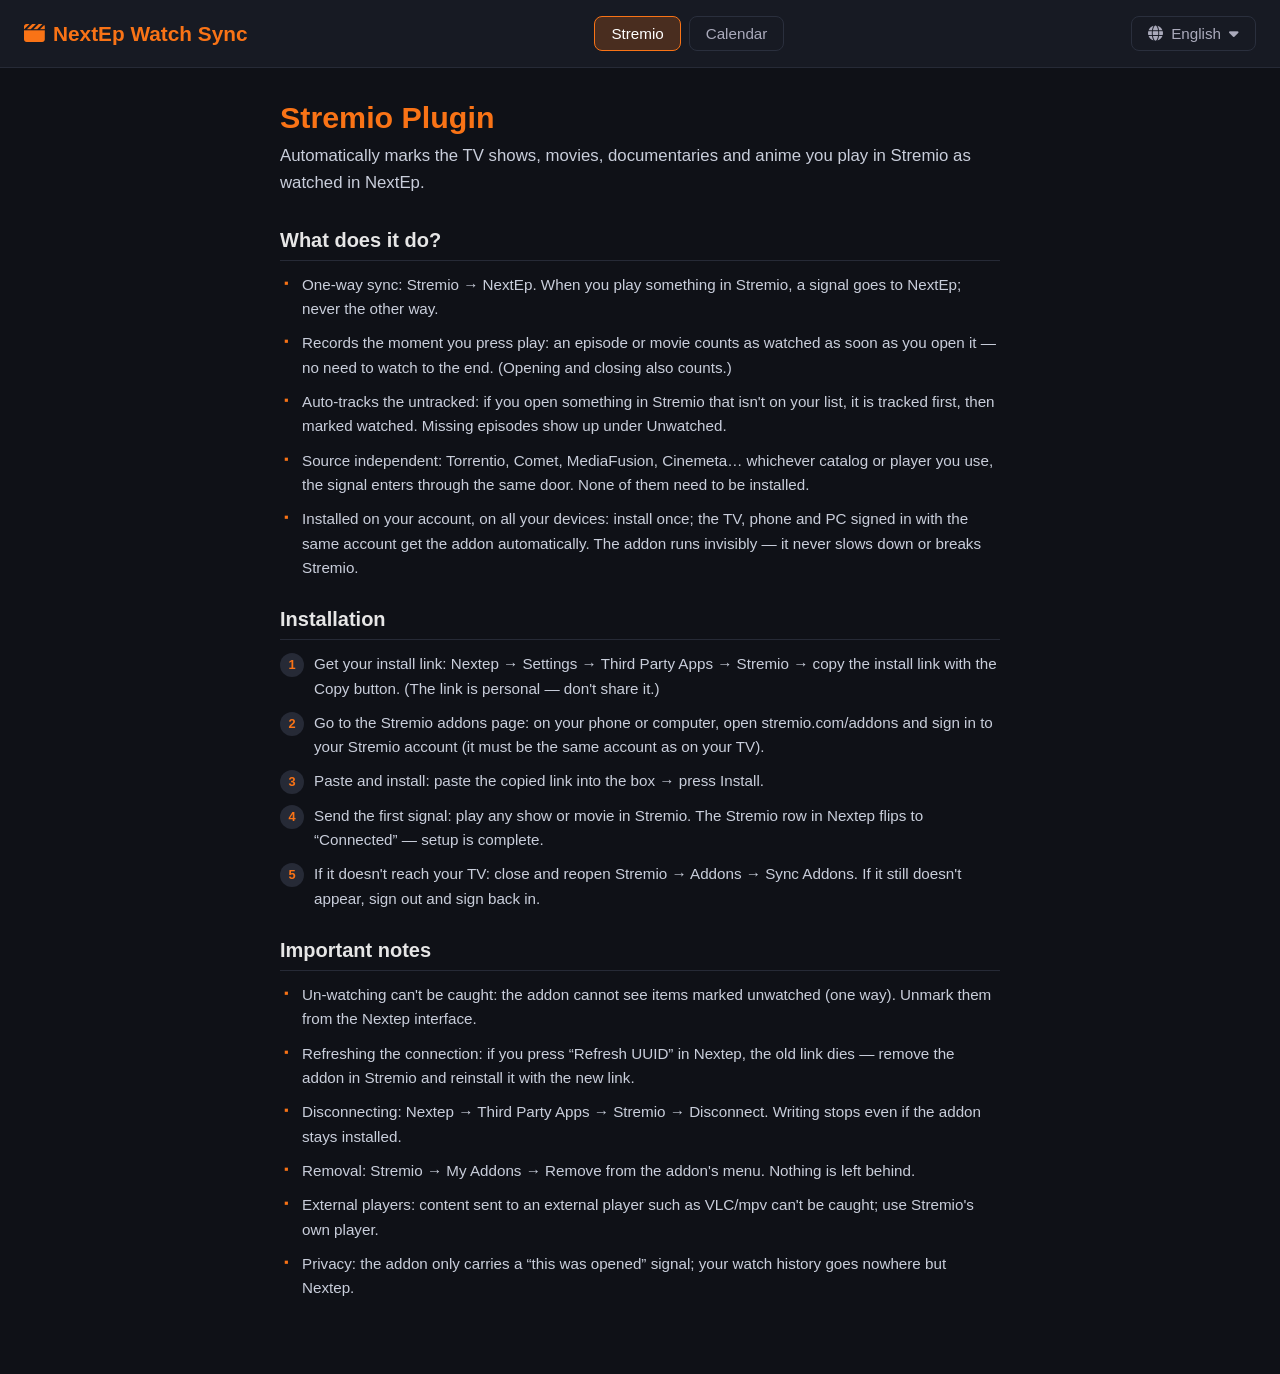
==== commit 01d9bac4: "1.85 landing: h1 sekmeye gore (Stremio Plugin / Takvim Abonelik) - nav markasi 'NextEp Watch Sync' s" ====
--- a/service/nextep-landing.html
+++ b/service/nextep-landing.html
@@ -113,7 +113,7 @@
   </div>
 </nav>
 <main>
-  <h1>NextEp Watch Sync</h1>
+  <h1 id="lp-h1"></h1>
   <p class="tagline" id="lp-tagline"></p>
   <div id="panel-stremio">
     <h2 id="lp-what-t"></h2>
@@ -554,6 +554,8 @@
 var LPC = {
 tr: {
   tab_stremio: "Stremio", tab_calendar: "Takvim",
+  h1_stremio: "Stremio Plugin",
+  h1_calendar: "Takvim Aboneliği",
   cal_tagline: "Takip ettiğin dizilerin, belgesellerin, animelerin yayınlanacak bölümleri ve filmlerin vizyon tarihleri kişisel takvim adresinle Google/Apple Takvim'e otomatik düşer.",
   cal_what: "Ne işe yarar?",
   cal_w: [
@@ -583,6 +585,8 @@
 },
 en: {
   tab_stremio: "Stremio", tab_calendar: "Calendar",
+  h1_stremio: "Stremio Plugin",
+  h1_calendar: "Calendar Subscription",
   cal_tagline: "Upcoming episodes of the shows, documentaries and anime you follow, plus movie release dates, drop into Google/Apple Calendar automatically via your personal calendar address.",
   cal_what: "What does it do?",
   cal_w: [
@@ -612,6 +616,8 @@
 },
 de: {
   tab_stremio: "Stremio", tab_calendar: "Kalender",
+  h1_stremio: "Stremio-Plugin",
+  h1_calendar: "Kalender-Abonnement",
   cal_tagline: "Kommende Folgen der Serien, Dokus und Animes, die du verfolgst, sowie Kinostarts landen über deine persönliche Kalenderadresse automatisch in Google/Apple Kalender.",
   cal_what: "Wozu ist es gut?",
   cal_w: [
@@ -641,6 +647,8 @@
 },
 fr: {
   tab_stremio: "Stremio", tab_calendar: "Agenda",
+  h1_stremio: "Plugin Stremio",
+  h1_calendar: "Abonnement d'agenda",
   cal_tagline: "Les épisodes à venir des séries, documentaires et animes que tu suis, ainsi que les sorties de films, arrivent automatiquement dans Google/Apple Agenda via ton adresse personnelle.",
   cal_what: "À quoi ça sert ?",
   cal_w: [
@@ -670,6 +678,8 @@
 },
 es: {
   tab_stremio: "Stremio", tab_calendar: "Calendario",
+  h1_stremio: "Plugin de Stremio",
+  h1_calendar: "Suscripción de calendario",
   cal_tagline: "Los próximos episodios de las series, documentales y animes que sigues, y los estrenos de películas, llegan automáticamente a Google/Apple Calendario con tu dirección personal.",
   cal_what: "¿Para qué sirve?",
   cal_w: [
@@ -699,6 +709,8 @@
 },
 it: {
   tab_stremio: "Stremio", tab_calendar: "Calendario",
+  h1_stremio: "Plugin Stremio",
+  h1_calendar: "Abbonamento calendario",
   cal_tagline: "I prossimi episodi delle serie, dei documentari e degli anime che segui, più le date di uscita dei film, arrivano automaticamente su Google/Apple Calendario con il tuo indirizzo personale.",
   cal_what: "A cosa serve?",
   cal_w: [
@@ -728,6 +740,8 @@
 },
 ru: {
   tab_stremio: "Stremio", tab_calendar: "Календарь",
+  h1_stremio: "Плагин Stremio",
+  h1_calendar: "Подписка на календарь",
   cal_tagline: "Предстоящие серии сериалов, документальных сериалов и аниме, которые ты отслеживаешь, а также даты выхода фильмов автоматически попадают в Google/Apple Календарь по твоему личному адресу.",
   cal_what: "Зачем это?",
   cal_w: [
@@ -757,6 +771,8 @@
 },
 ar: {
   tab_stremio: "Stremio", tab_calendar: "التقويم",
+  h1_stremio: "إضافة Stremio",
+  h1_calendar: "اشتراك التقويم",
   cal_tagline: "الحلقات القادمة للمسلسلات والوثائقيات والأنمي التي تتابعها، ومواعيد عرض الأفلام، تصل تلقائيًا إلى تقويم Google/Apple عبر عنوانك الشخصي.",
   cal_what: "ما الفائدة؟",
   cal_w: [
@@ -786,6 +802,8 @@
 },
 pt: {
   tab_stremio: "Stremio", tab_calendar: "Calendário",
+  h1_stremio: "Plugin Stremio",
+  h1_calendar: "Subscrição de calendário",
   cal_tagline: "Os próximos episódios das séries, documentários e animes que segues, e as datas de estreia dos filmes, chegam automaticamente ao Google/Apple Calendário com o teu endereço pessoal.",
   cal_what: "Para que serve?",
   cal_w: [
@@ -815,6 +833,8 @@
 },
 nl: {
   tab_stremio: "Stremio", tab_calendar: "Agenda",
+  h1_stremio: "Stremio-plugin",
+  h1_calendar: "Agenda-abonnement",
   cal_tagline: "Komende afleveringen van de series, documentaires en anime die je volgt, plus releasedata van films, komen automatisch in Google/Apple Agenda via je persoonlijke adres.",
   cal_what: "Waarvoor dient het?",
   cal_w: [
@@ -844,6 +864,8 @@
 },
 pl: {
   tab_stremio: "Stremio", tab_calendar: "Kalendarz",
+  h1_stremio: "Wtyczka Stremio",
+  h1_calendar: "Subskrypcja kalendarza",
   cal_tagline: "Nadchodzące odcinki seriali, dokumentów i anime, które śledzisz, oraz daty premier filmów trafiają automatycznie do Google/Apple Kalendarz przez twój osobisty adres.",
   cal_what: "Do czego to służy?",
   cal_w: [
@@ -873,6 +895,8 @@
 },
 ja: {
   tab_stremio: "Stremio", tab_calendar: "カレンダー",
+  h1_stremio: "Stremio プラグイン",
+  h1_calendar: "カレンダー購読",
   cal_tagline: "フォロー中のドラマ・ドキュメンタリー・アニメの次回エピソードと映画の公開日が、個人用アドレスで Google/Apple カレンダーに自動で追加されます。",
   cal_what: "何ができる？",
   cal_w: [
@@ -902,6 +926,8 @@
 },
 ko: {
   tab_stremio: "Stremio", tab_calendar: "캘린더",
+  h1_stremio: "Stremio 플러그인",
+  h1_calendar: "캘린더 구독",
   cal_tagline: "팔로우하는 드라마·다큐멘터리·애니메의 다음 에피소드와 영화 개봉일이 개인 주소를 통해 Google/Apple 캘린더에 자동으로 추가됩니다.",
   cal_what: "무엇을 하나요?",
   cal_w: [
@@ -931,6 +957,8 @@
 },
 zh: {
   tab_stremio: "Stremio", tab_calendar: "日历",
+  h1_stremio: "Stremio 插件",
+  h1_calendar: "日历订阅",
   cal_tagline: "你关注的剧集、纪录片和动漫的即将播出的集数，以及电影上映日期，会通过你的个人地址自动加入 Google/Apple 日历。",
   cal_what: "有什么作用？",
   cal_w: [
@@ -987,6 +1015,8 @@
   document.getElementById("lp-tab-calendar").textContent = c.tab_calendar || "Calendar";
   document.getElementById("lp-tagline").textContent =
     (lpTab === "calendar" && c.cal_tagline) ? c.cal_tagline : d.tagline;
+  document.getElementById("lp-h1").textContent =
+    (lpTab === "calendar" && c.h1_calendar) ? c.h1_calendar : (c.h1_stremio || "Stremio Plugin");
   // Stremio paneli
   document.getElementById("lp-what-t").textContent = d.what;
   setList(document.getElementById("lp-what"), d.w);
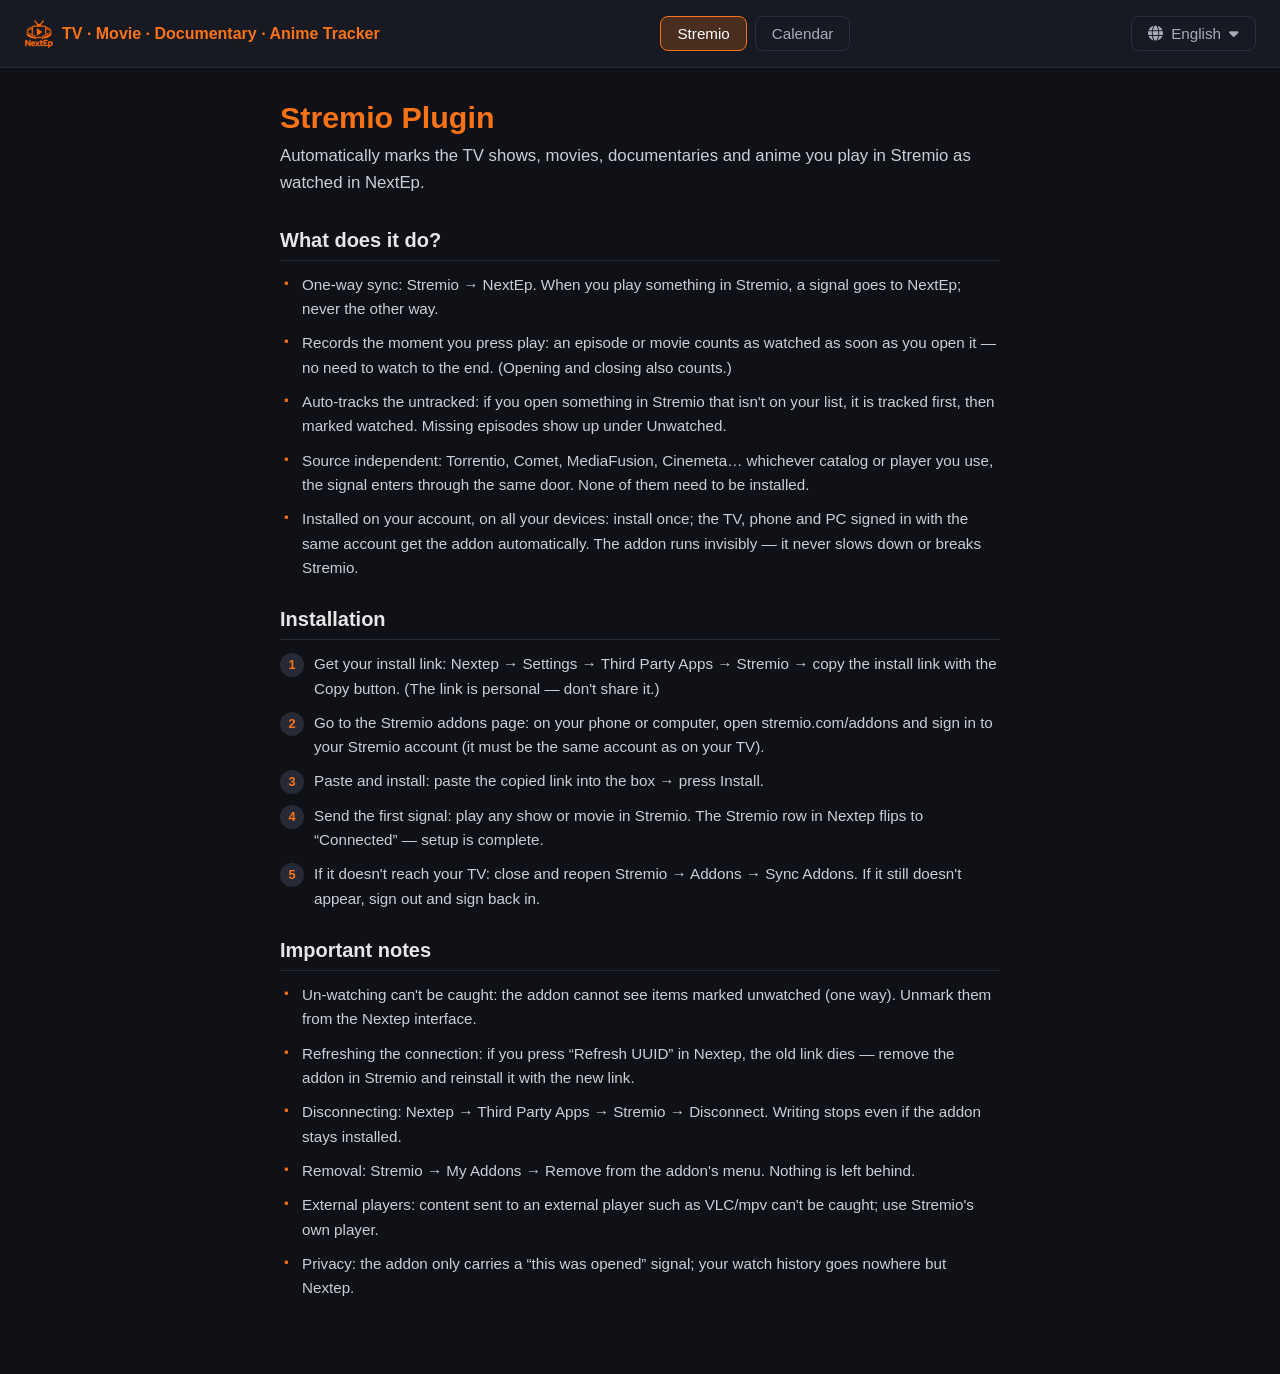
==== commit a7151bf8: "1.85: logo metni 'Dizi · Film · Belgesel · Anime Takip' (14 dil) + kucultulmus font + landing logosu" ====
--- a/service/nextep-landing.html
+++ b/service/nextep-landing.html
@@ -4,6 +4,8 @@
 <meta charset="UTF-8" />
 <meta name="viewport" content="width=device-width, initial-scale=1.0" />
 <title>NextEp — Stremio Addon & Takvim</title>
+<link rel="icon" type="image/png" href="[data-uri]" />
+<link rel="apple-touch-icon" href="[data-uri]" />
 <link rel="stylesheet" href="https://cdnjs.cloudflare.com/ajax/libs/font-awesome/6.5.1/css/all.min.css" />
 <style>
   * { box-sizing: border-box; margin: 0; padding: 0; }
@@ -26,7 +28,8 @@
     top: 0;
     z-index: 10;
   }
-  .logo { font-size: 1.3rem; font-weight: 700; color: #f97316; display: flex; align-items: center; gap: 8px; }
+  .logo { font-size: 1rem; font-weight: 700; color: #f97316; display: flex; align-items: center; gap: 8px; }
+  .lp-logo-img { width: 30px; height: 30px; border-radius: 6px; object-fit: cover; }
   .lang-wrap { position: relative; display: inline-block; }
   .tab {
     background: transparent;
@@ -102,7 +105,7 @@
 </head>
 <body>
 <nav>
-  <div class="logo"><i class="fa-solid fa-clapperboard"></i><span>NextEp Watch Sync</span></div>
+  <div class="logo"><img class="lp-logo-img" src="[data-uri]" alt="NextEp" /><span id="lp-logo-text"></span></div>
   <div class="tabs">
     <button class="tab lp-tab" id="lp-tab-stremio"></button>
     <button class="tab lp-tab" id="lp-tab-calendar"></button>
@@ -553,6 +556,7 @@
 // ---- Takvim sekmesi (1.85): ayni sema (Ne ise yarar? / Kurulum / Onemli notlar) ----
 var LPC = {
 tr: {
+  logo_text: "Dizi · Film · Belgesel · Anime Takip",
   tab_stremio: "Stremio", tab_calendar: "Takvim",
   h1_stremio: "Stremio Plugin",
   h1_calendar: "Takvim Aboneliği",
@@ -584,6 +588,7 @@
   ]
 },
 en: {
+  logo_text: "TV · Movie · Documentary · Anime Tracker",
   tab_stremio: "Stremio", tab_calendar: "Calendar",
   h1_stremio: "Stremio Plugin",
   h1_calendar: "Calendar Subscription",
@@ -615,6 +620,7 @@
   ]
 },
 de: {
+  logo_text: "Serien · Film · Dokus · Anime Tracker",
   tab_stremio: "Stremio", tab_calendar: "Kalender",
   h1_stremio: "Stremio-Plugin",
   h1_calendar: "Kalender-Abonnement",
@@ -646,6 +652,7 @@
   ]
 },
 fr: {
+  logo_text: "Suivi Séries · Films · Documentaires · Anime",
   tab_stremio: "Stremio", tab_calendar: "Agenda",
   h1_stremio: "Plugin Stremio",
   h1_calendar: "Abonnement d'agenda",
@@ -677,6 +684,7 @@
   ]
 },
 es: {
+  logo_text: "Seguimiento Series · Pelis · Documentales · Anime",
   tab_stremio: "Stremio", tab_calendar: "Calendario",
   h1_stremio: "Plugin de Stremio",
   h1_calendar: "Suscripción de calendario",
@@ -708,6 +716,7 @@
   ]
 },
 it: {
+  logo_text: "Tracker Serie · Film · Documentari · Anime",
   tab_stremio: "Stremio", tab_calendar: "Calendario",
   h1_stremio: "Plugin Stremio",
   h1_calendar: "Abbonamento calendario",
@@ -739,6 +748,7 @@
   ]
 },
 ru: {
+  logo_text: "Трекер сериалов · фильмов · документальных · аниме",
   tab_stremio: "Stremio", tab_calendar: "Календарь",
   h1_stremio: "Плагин Stremio",
   h1_calendar: "Подписка на календарь",
@@ -770,6 +780,7 @@
   ]
 },
 ar: {
+  logo_text: "متابعة المسلسلات · الأفلام · الوثائقيات · الأنمي",
   tab_stremio: "Stremio", tab_calendar: "التقويم",
   h1_stremio: "إضافة Stremio",
   h1_calendar: "اشتراك التقويم",
@@ -801,6 +812,7 @@
   ]
 },
 pt: {
+  logo_text: "Acompanhamento Séries · Filmes · Documentários · Anime",
   tab_stremio: "Stremio", tab_calendar: "Calendário",
   h1_stremio: "Plugin Stremio",
   h1_calendar: "Subscrição de calendário",
@@ -832,6 +844,7 @@
   ]
 },
 nl: {
+  logo_text: "Serie · Film · Documentaire · Anime Tracker",
   tab_stremio: "Stremio", tab_calendar: "Agenda",
   h1_stremio: "Stremio-plugin",
   h1_calendar: "Agenda-abonnement",
@@ -863,6 +876,7 @@
   ]
 },
 pl: {
+  logo_text: "Śledzenie seriali · filmów · dokumentów · anime",
   tab_stremio: "Stremio", tab_calendar: "Kalendarz",
   h1_stremio: "Wtyczka Stremio",
   h1_calendar: "Subskrypcja kalendarza",
@@ -894,6 +908,7 @@
   ]
 },
 ja: {
+  logo_text: "ドラマ・映画・ドキュメンタリー・アニメ追跡",
   tab_stremio: "Stremio", tab_calendar: "カレンダー",
   h1_stremio: "Stremio プラグイン",
   h1_calendar: "カレンダー購読",
@@ -925,6 +940,7 @@
   ]
 },
 ko: {
+  logo_text: "드라마·영화·다큐멘터리·애니메 추적",
   tab_stremio: "Stremio", tab_calendar: "캘린더",
   h1_stremio: "Stremio 플러그인",
   h1_calendar: "캘린더 구독",
@@ -956,6 +972,7 @@
   ]
 },
 zh: {
+  logo_text: "剧集·电影·纪录片·动漫追踪",
   tab_stremio: "Stremio", tab_calendar: "日历",
   h1_stremio: "Stremio 插件",
   h1_calendar: "日历订阅",
@@ -1017,6 +1034,7 @@
     (lpTab === "calendar" && c.cal_tagline) ? c.cal_tagline : d.tagline;
   document.getElementById("lp-h1").textContent =
     (lpTab === "calendar" && c.h1_calendar) ? c.h1_calendar : (c.h1_stremio || "Stremio Plugin");
+  document.getElementById("lp-logo-text").textContent = c.logo_text || "NextEp";
   // Stremio paneli
   document.getElementById("lp-what-t").textContent = d.what;
   setList(document.getElementById("lp-what"), d.w);
